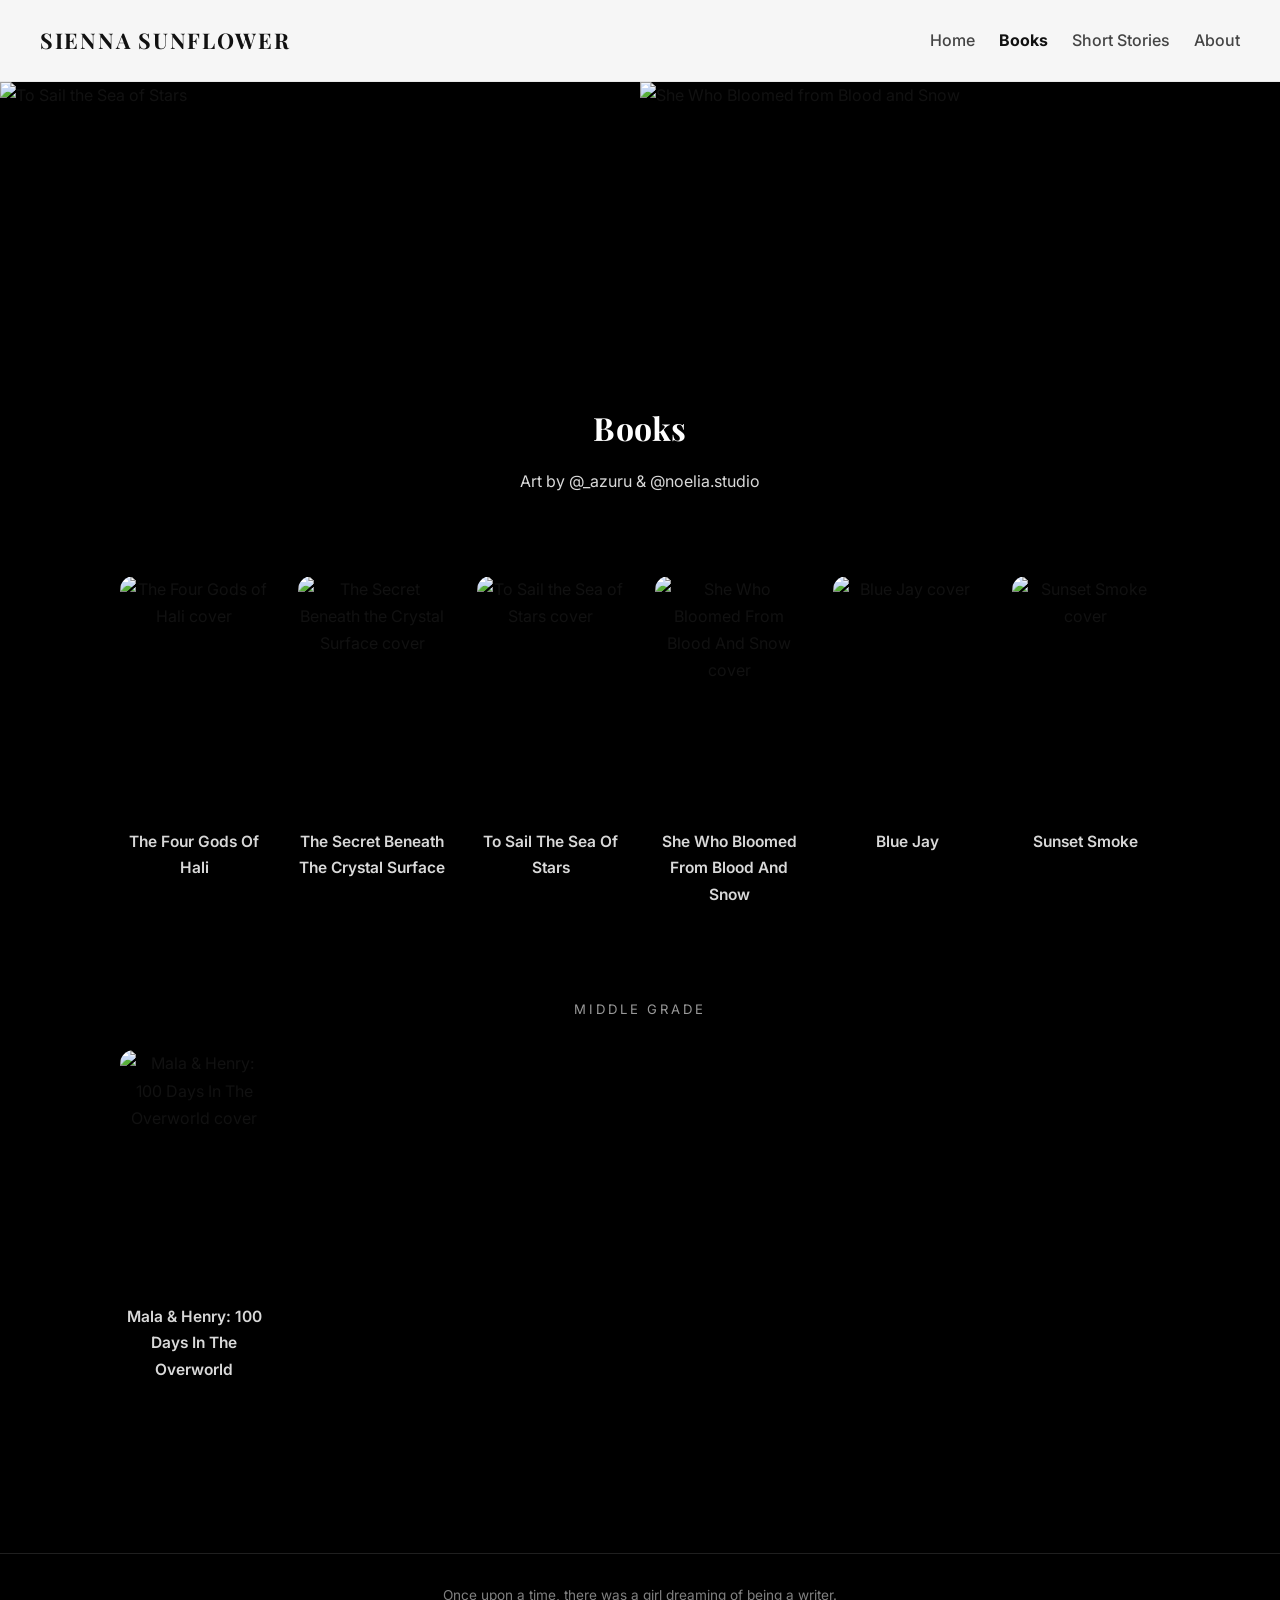
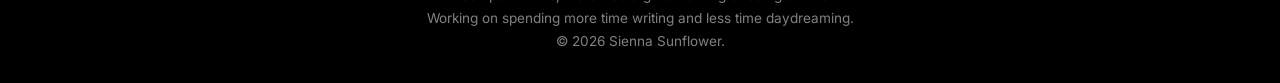
==== books.html @ d8f9e499 "Adjust hero image positioning for split books" ====
<!DOCTYPE html>
<html lang="en">
<head>
<meta charset="UTF-8" />
<meta name="viewport" content="width=device-width, initial-scale=1.0" />
<title>Books by Sienna Sunflower</title>
<meta name="description" content="Explore all seven fantasy and coming-of-age novels by Sienna Sunflower, available now on Amazon." />
<link rel="preconnect" href="https://fonts.googleapis.com">
<link href="https://fonts.googleapis.com/css2?family=Playfair+Display:ital,wght@0,500;0,700;1,600&family=Inter:wght@400;500;600;700&display=swap" rel="stylesheet">
<link rel="stylesheet" href="css/style.css" />
<link rel="icon" type="image/png" href="Images/The Four Gods of Hali element.png">
</head>
<body class="old-layout book-detail-dark">

<div class="home-outer">

  <!-- HEADER -->
  <div class="site-header">
    <a href="index.html" class="site-logo">Sienna Sunflower</a>
    <nav class="site-nav">
      <a href="index.html">Home</a>
      <a href="books.html" class="active">Books</a>
      <a href="stories.html">Short Stories</a>
      <a href="about.html">About</a>
    </nav>
  </div>

  <!-- HERO: IMAGE FADING INTO BLACK, TITLE OVERLAID -->
  <div class="book-bg-hero" style="min-height: 55vh;">
    <div class="book-bg-hero-split">
      <div class="book-bg-hero-half"><img src="Images/To Sail the Sea of Stars illustratio.png" alt="To Sail the Sea of Stars" style="object-position: center 10%;"></div>
      <div class="book-bg-hero-half"><img src="Images/She Who Bloomed from Blood and Snow illustration.png" alt="She Who Bloomed from Blood and Snow" style="object-position: center 40%;"></div>
    </div>
    <div class="book-bg-hero-content">
      <h1 class="book-detail-title">Books</h1>
      <div class="book-detail-meta">Art by @_azuru &amp; @noelia.studio</div>
    </div>
  </div>

  <!-- ALL BOOKS SECTION: sits on black, continues the hero's fade -->
  <div class="book-detail-body on-black">
  <div class="book-detail-body-inner wide">

  <div class="os-book-grid" style="margin-top: 0;">

    <div class="os-book-card" id="four-gods-of-hali">
      <a href="four-gods-of-hali.html">
        <div class="os-book-cover-wrap">
          <img src="Images/The Four Gods of Hali cover.png" alt="The Four Gods of Hali cover">
          <span class="os-book-view-label">View Book</span>
        </div>
        <div class="os-book-card-title">The Four Gods Of Hali</div>
      </a>
    </div>

    <div class="os-book-card" id="crystal-surface">
      <a href="crystal-surface.html">
        <div class="os-book-cover-wrap">
          <img src="Images/The Secret Beneath the Crystal Surface cover.png" alt="The Secret Beneath the Crystal Surface cover">
          <span class="os-book-view-label">View Book</span>
        </div>
        <div class="os-book-card-title">The Secret Beneath The Crystal Surface</div>
      </a>
    </div>

    <div class="os-book-card" id="sea-of-stars">
      <a href="sea-of-stars.html">
        <div class="os-book-cover-wrap">
          <img src="Images/To Sail the Sea of Stars cover.png" alt="To Sail the Sea of Stars cover">
          <span class="os-book-view-label">View Book</span>
        </div>
        <div class="os-book-card-title">To Sail The Sea Of Stars</div>
      </a>
    </div>

    <div class="os-book-card" id="bloomed-from-blood-and-snow">
      <a href="bloomed-from-blood-and-snow.html">
        <div class="os-book-cover-wrap">
          <img src="Images/She Who Bloomed from Blood and Snow cover.png" alt="She Who Bloomed From Blood And Snow cover">
          <span class="os-book-view-label">View Book</span>
        </div>
        <div class="os-book-card-title">She Who Bloomed From Blood And Snow</div>
      </a>
    </div>

    <div class="os-book-card" id="blue-jay">
      <a href="blue-jay.html">
        <div class="os-book-cover-wrap">
          <img src="Images/Blue Jay cover.png" alt="Blue Jay cover">
          <span class="os-book-view-label">View Book</span>
        </div>
        <div class="os-book-card-title">Blue Jay</div>
      </a>
    </div>

    <div class="os-book-card" id="sunset-smoke">
      <a href="sunset-smoke.html">
        <div class="os-book-cover-wrap">
          <img src="Images/Sunset Smoke cover.png" alt="Sunset Smoke cover">
          <span class="os-book-view-label">View Book</span>
        </div>
        <div class="os-book-card-title">Sunset Smoke</div>
      </a>
    </div>

  </div>

  <!-- MIDDLE GRADE SECTION -->
  <div class="os-kicker" style="margin-top: 40px;">Middle Grade</div>

  <div class="os-book-grid">

    <div class="os-book-card" id="mala-henry">
      <a href="mala-and-henry.html">
        <div class="os-book-cover-wrap">
          <img src="Images/MALA AND HENRY cover.png" alt="Mala & Henry: 100 Days In The Overworld cover">
          <span class="os-book-view-label">View Book</span>
        </div>
        <div class="os-book-card-title">Mala &amp; Henry: 100 Days In The Overworld</div>
      </a>
    </div>

  </div>

  </div>
  </div>

  <!-- FOOTER -->
  <div class="site-copy-footer on-black">
    Once upon a time, there was a girl dreaming of being a writer.<br>
    Working on spending more time writing and less time daydreaming.<br>
    © 2026 Sienna Sunflower.
  </div>

</div>

</body>
</html>
---- css/style.css ----
/* ============================================
   Sienna Sunflower — Author Site
   Design system: whimsical, elegant, minimal
   ============================================ */

:root {
  --ink: #111111;
  --plum: #000000;
  --plum-deep: #000000;
  --cream: #ffffff;
  --cream-soft: #f6f6f6;
  --gold: #4a4a4a;
  --gold-light: #9a9a9a;
  --rose: #6b6b6b;
  --mist: #6b6b6b;

  --font-display: "Playfair Display", Georgia, serif;
  --font-body: "Inter", "Segoe UI", sans-serif;

  --max-w: 1180px;
  --transition: 0.45s cubic-bezier(0.22, 1, 0.36, 1);
}

* { box-sizing: border-box; }
html { scroll-behavior: smooth; }

body {
  margin: 0;
  background: var(--cream);
  color: var(--ink);
  font-family: var(--font-body);
  font-size: 16px;
  line-height: 1.7;
  overflow-x: hidden;
}

h1, h2, h3, h4 {
  font-family: var(--font-display);
  font-weight: 700;
  color: var(--plum-deep);
  margin: 0 0 0.5em;
  letter-spacing: 0.01em;
}

a { color: inherit; text-decoration: none; }
img { max-width: 100%; display: block; }
.container { max-width: var(--max-w); margin: 0 auto; padding: 0 32px; }

/* -------- Reveal-on-scroll -------- */
.reveal {
  opacity: 0;
  transform: translateY(28px);
  transition: opacity 0.9s cubic-bezier(0.22, 1, 0.36, 1), transform 0.9s cubic-bezier(0.22, 1, 0.36, 1);
}
.reveal.is-visible { opacity: 1; transform: translateY(0); }
.reveal-delay-1 { transition-delay: 0.12s; }
.reveal-delay-2 { transition-delay: 0.24s; }
.reveal-delay-3 { transition-delay: 0.36s; }

/* -------- Navbar -------- */
.navbar {
  position: fixed;
  top: 0; left: 0; right: 0;
  z-index: 100;
  display: flex;
  align-items: center;
  justify-content: space-between;
  padding: 20px 40px;
  background: rgba(255, 255, 255, 0.0);
  transition: background 0.4s ease, box-shadow 0.4s ease, padding 0.4s ease;
}
.navbar.scrolled {
  background: rgba(255, 255, 255, 0.92);
  backdrop-filter: blur(10px);
  box-shadow: 0 6px 24px rgba(0, 0, 0, 0.08);
  padding: 12px 40px;
}
.nav-logo {
  font-family: var(--font-display);
  font-size: 1.4rem;
  font-weight: 700;
  color: var(--plum-deep);
  display: flex;
  align-items: center;
  gap: 8px;
}
.nav-logo .spark { color: var(--gold); }
.nav-links {
  display: flex;
  gap: 36px;
  list-style: none;
  margin: 0; padding: 0;
}
.nav-links a {
  font-size: 0.95rem;
  font-weight: 600;
  letter-spacing: 0.03em;
  text-transform: uppercase;
  position: relative;
  padding-bottom: 4px;
}
.nav-links a::after {
  content: "";
  position: absolute;
  left: 0; bottom: 0;
  width: 0%; height: 2px;
  background: var(--gold);
  transition: width var(--transition);
}
.nav-links a:hover::after, .nav-links a.active::after { width: 100%; }
.nav-toggle { display: none; }

@media (max-width: 780px) {
  .nav-links {
    position: fixed;
    top: 0; right: -100%;
    width: 70%; height: 100vh;
    background: var(--plum-deep);
    flex-direction: column;
    align-items: flex-start;
    padding: 100px 40px;
    gap: 28px;
    transition: right var(--transition);
  }
  .nav-links.open { right: 0; }
  .nav-links a { color: var(--cream); }
  .nav-toggle {
    display: block;
    width: 30px; height: 22px;
    position: relative;
    cursor: pointer;
    z-index: 200;
    background: none; border: none;
  }
  .nav-toggle span {
    display: block;
    position: absolute; left: 0;
    width: 100%; height: 2px;
    background: var(--plum-deep);
    transition: var(--transition);
  }
  .nav-toggle span:nth-child(1) { top: 0; }
  .nav-toggle span:nth-child(2) { top: 10px; }
  .nav-toggle span:nth-child(3) { top: 20px; }
  .nav-toggle.open span:nth-child(1) { transform: translateY(10px) rotate(45deg); }
  .nav-toggle.open span:nth-child(2) { opacity: 0; }
  .nav-toggle.open span:nth-child(3) { transform: translateY(-10px) rotate(-45deg); }
}

/* -------- Hero -------- */
.hero {
  min-height: 100vh;
  position: relative;
  display: flex;
  align-items: center;
  justify-content: center;
  text-align: center;
  background: linear-gradient(160deg, var(--plum) 0%, var(--plum-deep) 100%);
  color: var(--cream);
  overflow: hidden;
}
.hero .container { position: relative; z-index: 3; }
.hero-eyebrow {
  font-family: var(--font-body);
  letter-spacing: 0.25em;
  text-transform: uppercase;
  font-size: 0.8rem;
  color: var(--gold-light);
  margin-bottom: 18px;
}
.hero h1 {
  font-size: clamp(2.6rem, 6vw, 5rem);
  color: var(--cream);
  margin-bottom: 20px;
}
.hero h1 .accent { color: var(--gold-light); font-style: italic; }
.hero p.lead {
  max-width: 640px;
  margin: 0 auto 36px;
  font-size: 1.15rem;
  color: #d9d9d9;
}
.hero-ctas { display: flex; gap: 20px; justify-content: center; flex-wrap: wrap; }

.sparkle-field {
  position: absolute; inset: 0; z-index: 1;
  pointer-events: none;
}
.sparkle {
  position: absolute;
  border-radius: 50%;
  background: var(--gold-light);
  opacity: 0.7;
  animation: floaty var(--dur, 8s) ease-in-out infinite;
  animation-delay: var(--delay, 0s);
}
@keyframes floaty {
  0%, 100% { transform: translateY(0) translateX(0); opacity: 0.25; }
  50% { transform: translateY(-40px) translateX(10px); opacity: 0.85; }
}
.hero-glow {
  position: absolute;
  width: 700px; height: 700px;
  border-radius: 50%;
  background: radial-gradient(circle, rgba(120,120,120,0.25), transparent 70%);
  top: -200px; right: -200px;
  z-index: 2;
  animation: pulse 7s ease-in-out infinite;
}
@keyframes pulse {
  0%, 100% { transform: scale(1); opacity: 0.7; }
  50% { transform: scale(1.15); opacity: 1; }
}
.scroll-cue {
  position: absolute;
  bottom: 34px; left: 50%;
  transform: translateX(-50%);
  z-index: 3;
  color: var(--gold-light);
  font-size: 0.75rem;
  letter-spacing: 0.2em;
  text-transform: uppercase;
  display: flex; flex-direction: column; align-items: center; gap: 8px;
}
.scroll-cue .line { width: 1px; height: 34px; background: var(--gold-light); animation: scrollline 2s ease-in-out infinite; }
@keyframes scrollline { 0% { transform: scaleY(0); transform-origin: top; } 50% { transform: scaleY(1); transform-origin: top; } 51% { transform-origin: bottom; } 100% { transform: scaleY(0); transform-origin: bottom; } }

/* -------- Buttons -------- */
.btn {
  display: inline-flex;
  align-items: center;
  gap: 8px;
  padding: 14px 32px;
  border-radius: 999px;
  font-family: var(--font-body);
  font-weight: 700;
  font-size: 0.95rem;
  letter-spacing: 0.02em;
  border: 1px solid transparent;
  cursor: pointer;
  transition: transform var(--transition), box-shadow var(--transition), background var(--transition), color var(--transition);
}
.btn-gold {
  background: var(--gold);
  color: var(--plum-deep);
}
.btn-gold:hover { transform: translateY(-3px); box-shadow: 0 12px 30px rgba(120,120,120,0.4); }
.btn-outline {
  background: transparent;
  border-color: rgba(255,255,255,0.5);
  color: var(--cream);
}
.btn-outline:hover { background: rgba(255,255,255,0.12); transform: translateY(-3px); }
.btn-plum {
  background: var(--plum-deep);
  color: var(--cream);
}
.btn-plum:hover { transform: translateY(-3px); box-shadow: 0 12px 30px rgba(0,0,0,0.3); }

/* -------- Sections -------- */
section { padding: 110px 0; position: relative; }
.section-head { text-align: center; max-width: 640px; margin: 0 auto 64px; }
.section-eyebrow {
  font-size: 0.8rem;
  letter-spacing: 0.25em;
  text-transform: uppercase;
  color: var(--gold);
  font-weight: 700;
  margin-bottom: 12px;
}
.section-head h2 { font-size: clamp(2rem, 4vw, 2.8rem); }
.section-head p { color: #444444; font-size: 1.05rem; }

/* -------- About teaser / split -------- */
.split {
  display: grid;
  grid-template-columns: 1fr 1fr;
  gap: 70px;
  align-items: center;
}
@media (max-width: 860px) { .split { grid-template-columns: 1fr; gap: 40px; } }
.split-media { position: relative; }
.split-media img {
  border-radius: 22px;
  box-shadow: 0 30px 60px -20px rgba(0,0,0,0.35);
}
.split-media::before {
  content: "";
  position: absolute;
  top: -22px; left: -22px;
  width: 100%; height: 100%;
  border: 2px solid var(--gold-light);
  border-radius: 22px;
  z-index: -1;
}
.split-text h2 { font-size: clamp(1.8rem, 3.4vw, 2.4rem); }
.split-text p { color: #333333; margin-bottom: 1.2em; }
.signature {
  font-family: var(--font-display);
  font-style: italic;
  font-size: 1.6rem;
  color: var(--plum);
  margin-top: 24px;
}

/* -------- Book grid -------- */
.book-grid {
  display: grid;
  grid-template-columns: repeat(auto-fill, minmax(260px, 1fr));
  gap: 44px;
  align-items: start;
}
.book-card {
  background: #fff;
  border-radius: 20px;
  overflow: hidden;
  box-shadow: 0 20px 40px -18px rgba(0,0,0,0.18);
  transition: transform var(--transition), box-shadow var(--transition);
  display: flex;
  flex-direction: column;
}
.book-card:hover {
  transform: translateY(-10px);
  box-shadow: 0 34px 60px -18px rgba(0,0,0,0.3);
}
.book-cover-wrap {
  position: relative;
  overflow: hidden;
  aspect-ratio: 2 / 3;
  background: var(--cream-soft);
  display: block;
  cursor: pointer;
}
.book-cover-wrap img {
  width: 100%; height: 100%; object-fit: contain;
  transition: transform 0.7s ease;
}
.book-card:hover .book-cover-wrap img { transform: scale(1.06); }
.book-genre-tag {
  position: absolute;
  top: 14px; left: 14px;
  background: rgba(0,0,0,0.75);
  color: var(--gold-light);
  font-size: 0.7rem;
  letter-spacing: 0.08em;
  text-transform: uppercase;
  padding: 6px 12px;
  border-radius: 999px;
}
.book-body { padding: 22px 24px 26px; display: flex; flex-direction: column; flex: 1; }
.book-body h3 { font-size: 1.25rem; margin-bottom: 6px; }
.book-meta { font-size: 0.8rem; color: var(--mist); margin-bottom: 12px; letter-spacing: 0.03em; }
.book-blurb {
  font-size: 0.92rem;
  color: #444444;
  flex: 1;
  margin-bottom: 18px;
  display: -webkit-box;
  -webkit-line-clamp: 4;
  -webkit-box-orient: vertical;
  overflow: hidden;
}
.book-blurb.expanded { -webkit-line-clamp: unset; overflow: visible; }
.book-actions { display: flex; align-items: center; justify-content: space-between; gap: 10px; }
.read-more-btn {
  background: none; border: none; cursor: pointer;
  color: var(--plum); font-weight: 700; font-size: 0.85rem;
  text-decoration: underline; padding: 0; font-family: var(--font-body);
}
.amazon-link {
  font-size: 0.85rem; font-weight: 700; color: var(--plum-deep);
  border-bottom: 2px solid var(--gold);
  padding-bottom: 2px;
  transition: color var(--transition), border-color var(--transition);
  white-space: nowrap;
}
.amazon-link:hover { color: var(--gold); }

/* -------- Featured strip (home) -------- */
.featured-strip {
  display: flex;
  gap: 30px;
  overflow-x: auto;
  padding-bottom: 12px;
  scroll-snap-type: x mandatory;
}
.featured-strip::-webkit-scrollbar { height: 6px; }
.featured-strip::-webkit-scrollbar-thumb { background: var(--gold-light); border-radius: 4px; }
.featured-card {
  width: 220px;
  min-width: 220px;
  scroll-snap-align: start;
  flex-shrink: 0;
  text-align: center;
}
.featured-card .book-cover-wrap { width: 100%; border-radius: 14px; margin-bottom: 14px; box-shadow: 0 18px 34px -14px rgba(0,0,0,0.3); }
.featured-card h4 { font-size: 1rem; margin-bottom: 2px; }
.featured-card span { font-size: 0.78rem; color: var(--mist); }

/* -------- CTA band -------- */
.cta-band {
  background: linear-gradient(135deg, var(--plum) 0%, var(--plum-deep) 100%);
  color: var(--cream);
  text-align: center;
  border-radius: 28px;
  margin: 0 32px;
  padding: 80px 40px;
  position: relative;
  overflow: hidden;
}
.cta-band h2 { color: var(--cream); }
.cta-band p { color: #cccccc; max-width: 500px; margin: 0 auto 30px; }

/* -------- Reading page -------- */
.read-page {
  background: var(--cream-soft);
  padding-top: 150px;
}
.chapter-box {
  background: #fff;
  border-radius: 24px;
  padding: 70px 8vw;
  box-shadow: 0 30px 60px -24px rgba(0,0,0,0.2);
  max-width: 820px;
  margin: 0 auto 60px;
}
.chapter-box .kicker { text-align: center; color: var(--gold); letter-spacing: 0.2em; font-size: 0.8rem; text-transform: uppercase; margin-bottom: 8px; }
.chapter-box h1 { text-align: center; font-size: clamp(1.8rem, 4vw, 2.6rem); }
.chapter-box .byline { text-align: center; color: var(--mist); margin-bottom: 40px; font-style: italic; }
.chapter-box p { margin: 0 0 1.3em; color: #222222; font-size: 1.05rem; }
.story-text p:first-child::first-letter {
  font-family: var(--font-display);
  font-size: 3.6rem;
  float: left;
  line-height: 0.8;
  padding-right: 10px;
  color: var(--plum);
}
.divider-orn {
  text-align: center;
  color: var(--gold);
  margin: 30px 0;
  font-size: 1.2rem;
  letter-spacing: 0.4em;
}

/* -------- Footer -------- */
footer {
  background: var(--plum-deep);
  color: #cccccc;
  padding: 70px 0 30px;
}
.footer-grid {
  display: flex; flex-wrap: wrap; justify-content: space-between; gap: 40px;
  margin-bottom: 46px;
}
.footer-brand h3 { color: var(--cream); font-size: 1.5rem; }
.footer-brand p { max-width: 320px; color: #aaaaaa; }
.footer-links h4 { color: var(--gold-light); font-size: 0.9rem; text-transform: uppercase; letter-spacing: 0.1em; margin-bottom: 16px; }
.footer-links ul { list-style: none; padding: 0; margin: 0; display: flex; flex-direction: column; gap: 10px; }
.footer-links a:hover { color: var(--gold-light); }
.footer-bottom {
  border-top: 1px solid rgba(255,255,255,0.08);
  padding-top: 24px;
  text-align: center;
  font-size: 0.82rem;
  color: #888888;
}

/* -------- About page hero -------- */
.page-hero {
  padding: 190px 0 90px;
  text-align: center;
  background: var(--cream-soft);
}
.page-hero .section-eyebrow { justify-content: center; display: flex; }
.page-hero h1 { font-size: clamp(2.2rem, 5vw, 3.6rem); }

/* -------- Values / cards -------- */
.value-row {
  display: grid;
  grid-template-columns: repeat(3, 1fr);
  gap: 30px;
  margin-top: 50px;
}
@media (max-width: 780px) { .value-row { grid-template-columns: 1fr; } }
.value-card {
  background: #fff;
  border-radius: 18px;
  padding: 34px 28px;
  box-shadow: 0 18px 40px -20px rgba(0,0,0,0.18);
  transition: transform var(--transition);
}
.value-card:hover { box-shadow: 0 22px 46px -20px rgba(0,0,0,0.24); }
.value-card .icon { font-size: 1.8rem; margin-bottom: 14px; display: block; }
.value-card h4 { margin-bottom: 8px; font-size: 1.1rem; }
.value-card p { color: #444444; font-size: 0.92rem; margin: 0; }

.bg-soft { background: var(--cream-soft); }

/* -------- Homepage: hero banner -------- */
.hero-banner { display: block; margin-top: 84px; position: relative; overflow: hidden; height: 68vh; min-height: 460px; max-height: 700px; }
.hero-banner img { width: 100%; height: 100%; display: block; object-fit: cover; object-position: center; }
.hero-banner-overlay {
  position: absolute;
  inset: 0;
  display: flex;
  flex-direction: column;
  align-items: center;
  justify-content: center;
  text-align: center;
  padding: 20px;
  background: linear-gradient(to bottom, rgba(0,0,0,0.15), rgba(0,0,0,0.45));
}
.hero-banner-overlay .hero-banner-eyebrow {
  font-size: 0.8rem;
  letter-spacing: 0.25em;
  text-transform: uppercase;
  color: #ffffff;
  margin-bottom: 14px;
  opacity: 0.9;
}
.hero-banner-overlay h1 {
  color: #ffffff;
  font-size: clamp(2rem, 5vw, 3.4rem);
  margin: 0;
  text-shadow: 0 4px 24px rgba(0,0,0,0.4);
}
.hero-banner-overlay p {
  color: #f0f0f0;
  max-width: 560px;
  margin: 16px 0 0;
  font-size: 1.05rem;
  text-shadow: 0 2px 12px rgba(0,0,0,0.35);
}

/* -------- Homepage: page sections wrapper -------- */
.home-section { padding: 100px 0; }
.home-section.bg-soft { background: var(--cream-soft); }

/* -------- Homepage: section kicker/title -------- */
.section-kicker {
  text-align: center;
  font-size: 0.78rem;
  letter-spacing: 0.22em;
  text-transform: uppercase;
  color: var(--mist);
}
.section-title {
  text-align: center;
  font-size: 2.2rem;
  margin: 12px 0 8px;
  font-family: var(--font-display);
  color: var(--plum-deep);
}
.section-subtitle {
  text-align: center;
  color: var(--mist);
  max-width: 640px;
  margin: 0 auto 56px;
  line-height: 1.8;
}

/* -------- Homepage: featured spotlight card -------- */
.featured {
  display: grid;
  grid-template-columns: 320px 1fr;
  gap: 60px;
  align-items: center;
  max-width: 1080px;
  margin: 0 auto;
  padding: 0 40px;
}
.featured img {
  width: 100%;
  border-radius: 14px;
  box-shadow: 0 12px 28px -8px rgba(0,0,0,0.12);
}
.featured-text h2 {
  font-size: 1.9rem;
  margin-bottom: 12px;
  font-family: var(--font-display);
}
.featured-text p { line-height: 1.8; color: #444444; }
.featured-label {
  font-size: 0.75rem;
  letter-spacing: 0.25em;
  text-transform: uppercase;
  color: var(--mist);
  margin-bottom: 10px;
}
@media (max-width: 800px) {
  .featured { grid-template-columns: 1fr; text-align: center; padding: 0 30px; }
}

/* -------- Homepage: full cover reveal -------- */
.full-cover-section { max-width: 1080px; margin: 0 auto; padding: 0 40px; text-align: center; }
.full-cover-wrapper img {
  width: 100%;
  max-width: 820px;
  display: block;
  margin: 0 auto;
  box-shadow: 0 16px 40px -12px rgba(0,0,0,0.15);
  border-radius: 10px;
}

/* -------- Homepage: explore grid -------- */
.explore-section { max-width: 1080px; margin: 0 auto; padding: 0 40px; }
.explore-grid {
  display: grid;
  grid-template-columns: repeat(auto-fit, minmax(240px, 1fr));
  gap: 30px;
}
.explore-card {
  background: #ffffff;
  border: 1px solid rgba(0,0,0,0.08);
  border-radius: 14px;
  padding: 32px 26px;
  text-align: center;
  transition: transform 0.25s ease, box-shadow 0.25s ease;
}
.explore-card:hover { box-shadow: 0 14px 30px -8px rgba(0,0,0,0.16); }
.explore-card h3 { margin-bottom: 10px; font-family: var(--font-display); }
.explore-card p { font-size: 0.95rem; color: #555555; }

/* -------- Homepage: pill buttons -------- */
.pill-btn {
  display: inline-block;
  padding: 12px 24px;
  border-radius: 999px;
  font-weight: 600;
  text-decoration: none;
  margin-top: 18px;
  margin-right: 10px;
  font-family: var(--font-body);
  transition: background 0.2s ease, transform 0.2s ease;
}
.pill-btn.primary { background: var(--plum-deep); color: var(--cream); }
.pill-btn.primary:hover { background: var(--ink); transform: translateY(-2px); }
.pill-btn.secondary { background: transparent; color: var(--ink); border: 1px solid rgba(0,0,0,0.18); }
.pill-btn.secondary:hover { background: var(--cream-soft); transform: translateY(-2px); }

/* ============================================
   Old-Site Layout — minimalist black & white
   Scoped under .home-outer to avoid collisions
   ============================================ */
body.old-layout { margin: 0; background: #fff; }
body.old-layout.book-detail-dark { background: #000; }
body.old-layout.book-detail-dark .home-outer {
  background: #000;
  margin-bottom: 0;
  padding-bottom: 0;
}

.home-outer {
  max-width: none;
  margin: 0 auto 60px;
  background: #fff;
  overflow: hidden;
  padding-bottom: 90px;
}

/* -------- Simple header -------- */
.home-outer .site-header {
  display: flex;
  justify-content: space-between;
  align-items: center;
  padding: 22px 40px;
  background: #f6f6f6;
  border-bottom: 1px solid rgba(0,0,0,0.06);
}
.home-outer .site-logo {
  display: flex;
  align-items: center;
  gap: 10px;
  font-size: 1.35rem;
  font-weight: 700;
  letter-spacing: 0.08em;
  text-transform: uppercase;
  text-decoration: none;
  color: #111;
  font-family: var(--font-display);
}
.home-outer .site-nav { display: flex; gap: 24px; }
.home-outer .site-nav a { text-decoration: none; color: #444; font-weight: 500; font-family: var(--font-body); }
.home-outer .site-nav a.active { color: #111; font-weight: 700; }

/* -------- Static hero image -------- */
.home-outer .home-hero-image { display: block; text-align: center; background: #ffffff; padding: 0; }
.home-outer .hero-image-wrap { position: relative; display: inline-block; max-width: 720px; width: 100%; }
.home-outer .hero-sparkle {
  position: absolute;
  color: #999;
  font-size: 1.1rem;
  opacity: 0;
  animation: hero-sparkle-twinkle 3s ease-in-out infinite;
  pointer-events: none;
  z-index: 2;
}
@keyframes hero-sparkle-twinkle {
  0%, 100% { opacity: 0.4; transform: scale(0.7); }
  50% { opacity: 1; transform: scale(1.2); }
}
.home-outer .home-hero-image img {
  width: 100%;
  height: auto;
  display: block;
  animation: hero-bob 4s ease-in-out infinite;
}
@keyframes hero-bob {
  0%, 100% { transform: translateY(0); }
  50% { transform: translateY(-16px); }
}

/* -------- Slideshow -------- */
.home-outer .slideshow { position: relative; overflow: hidden; }
.home-outer .slides-track { display: flex; transition: transform 1s ease-in-out; }
.home-outer .slide { min-width: 100%; position: relative; height: 480px; overflow: hidden; }
.home-outer .slide img { width: 100%; height: 100%; display: block; object-fit: cover; object-position: center; }
.home-outer .slideshow::after {
  content: "";
  position: absolute;
  inset: 0;
  background: linear-gradient(to bottom, rgba(0,0,0,0.35), rgba(0,0,0,0.05), rgba(0,0,0,0.45));
  pointer-events: none;
}
.home-outer .slide-overlay {
  position: absolute;
  bottom: 50px; left: 50px;
  z-index: 2;
  background: rgba(0,0,0,0.25);
  backdrop-filter: blur(6px);
  padding: 16px 20px;
  border-radius: 12px;
  color: white;
  max-width: 420px;
}
.home-outer .slide-title { font-size: 1.6rem; font-weight: 700; margin-bottom: 10px; font-family: var(--font-display); }
.home-outer .slide-button {
  display: inline-block;
  padding: 10px 16px;
  background: rgba(255,255,255,0.92);
  border-radius: 999px;
  text-decoration: none;
  color: #111;
  font-weight: 600;
}
.home-outer .dots {
  position: absolute;
  bottom: 18px; width: 100%;
  display: flex; justify-content: center; gap: 8px;
  z-index: 5;
}
.home-outer .dot { width: 9px; height: 9px; border-radius: 50%; background: rgba(255,255,255,0.5); cursor: pointer; }
.home-outer .dot.active { background: white; }

/* -------- Text sections (old-site style) -------- */
.home-outer .os-kicker {
  text-align: center;
  font-size: 0.82rem;
  letter-spacing: 0.22em;
  text-transform: uppercase;
  color: #888;
  margin-top: 60px;
}
.home-outer .os-title { text-align: center; font-size: 2.2rem; margin: 10px 0; font-family: var(--font-display); }
.home-outer .os-subtitle { text-align: center; color: #555; max-width: 800px; margin: 0 auto 40px; line-height: 1.8; }

/* -------- Featured (old-site) -------- */
.home-outer .os-featured {
  display: flex;
  gap: 50px;
  padding: 50px 45px;
  align-items: center;
  max-width: 1050px;
  margin: 0 auto;
  background: #fafafa;
  border-radius: 18px;
  border: 1px solid #eee;
}
.home-outer .os-featured img { width: 280px; border-radius: 14px; box-shadow: 0 10px 24px rgba(0,0,0,0.10); }
.home-outer .os-featured-text h2 { font-size: 2rem; margin-bottom: 10px; font-family: var(--font-display); }
.home-outer .os-featured-text p { line-height: 1.8; color: #444; }
.home-outer .os-featured-label { font-size: 0.75rem; letter-spacing: 0.2em; text-transform: uppercase; color: #888; margin-bottom: 6px; }

/* -------- Buttons (old-site) -------- */
.home-outer .os-btn { display: inline-block; padding: 12px 22px; border-radius: 999px; font-weight: 600; text-decoration: none; margin-top: 15px; margin-right: 10px; font-family: var(--font-body); transition: opacity 0.2s ease; }
.home-outer .os-btn.primary { background: #111; color: #fff; }
.home-outer .os-btn.secondary { background: #eee; color: #111; }
.home-outer .os-btn:hover { opacity: 0.8; }
.home-outer .os-btn.disabled { background: none; color: #bbb; border: 1px solid #eee; cursor: default; pointer-events: none; }
.home-outer .os-btn.disabled:hover { opacity: 1; }

/* -------- Simple book grid (old-site) -------- */
.home-outer .os-book-grid {
  display: grid;
  grid-template-columns: repeat(6, 1fr);
  gap: 30px;
  max-width: 1600px;
  padding: 0 40px;
  margin: 30px auto 90px;
}
.home-outer .os-book-card { text-align: center; }
.home-outer .os-book-cover-wrap { position: relative; border-radius: 14px; overflow: hidden; box-shadow: 0 10px 26px rgba(0,0,0,0.10); transition: box-shadow 0.3s ease; }
.home-outer .os-book-card:hover .os-book-cover-wrap { box-shadow: 0 20px 40px rgba(0,0,0,0.18); }
.home-outer .os-book-card img { width: 100%; aspect-ratio: 5 / 8; object-fit: cover; display: block; transition: transform 0.45s ease; }
.home-outer .os-book-cover-wrap::after {
  content: "";
  position: absolute; inset: 0;
  background: linear-gradient(to top, rgba(0,0,0,0.55), rgba(0,0,0,0) 58%);
  opacity: 0;
  transition: opacity 0.3s ease;
}
.home-outer .os-book-card:hover .os-book-cover-wrap::after { opacity: 1; }
.home-outer .os-book-view-label {
  position: absolute; bottom: 16px; left: 50%;
  transform: translateX(-50%) translateY(8px);
  color: #fff; font-size: 0.76rem; letter-spacing: 0.18em; text-transform: uppercase;
  opacity: 0; transition: opacity 0.3s ease, transform 0.3s ease;
  pointer-events: none;
}
.home-outer .os-book-card:hover .os-book-view-label { opacity: 1; transform: translateX(-50%) translateY(0); }
.home-outer .os-book-card-title { margin-top: 16px; font-weight: 600; font-family: var(--font-body); font-size: 0.97rem; transition: color 0.2s ease; }
.home-outer .os-book-card:hover .os-book-card-title { color: #000; }

/* -------- Footer credit (old-site) -------- */
.home-outer .os-site-footer { text-align: center; padding: 40px 20px 60px; font-size: 0.9rem; color: #777; letter-spacing: 0.02em; }

/* -------- Book detail page v6: full-page background image hero -------- */
.home-outer .book-bg-hero {
  position: relative;
  min-height: 88vh;
  display: flex;
  align-items: flex-end;
  overflow: hidden;
}
.home-outer .book-bg-hero img {
  position: absolute;
  inset: 0;
  width: 100%;
  height: 100%;
  object-fit: cover;
  object-position: center;
  z-index: 0;
}
.home-outer .book-bg-hero-split {
  position: absolute;
  inset: 0;
  display: flex;
  z-index: 0;
}
.home-outer .book-bg-hero-split .book-bg-hero-half {
  position: relative;
  flex: 1 1 50%;
  overflow: hidden;
}
.home-outer .book-bg-hero-split .book-bg-hero-half img {
  position: absolute;
  inset: 0;
  width: 100%;
  height: 100%;
  object-fit: cover;
  z-index: 0;
}
.home-outer .book-bg-hero::after {
  content: "";
  position: absolute;
  inset: 0;
  background: linear-gradient(to top, rgba(0,0,0,1) 0%, rgba(0,0,0,0.5) 30%, rgba(0,0,0,0.1) 65%, rgba(0,0,0,0) 85%);
  z-index: 1;
}
.home-outer .book-bg-hero-content {
  position: relative;
  z-index: 2;
  max-width: 760px;
  margin: 0 auto;
  padding: 40px 40px 60px;
  text-align: center;
}
.home-outer .book-bg-hero-content .book-detail-title {
  color: #fff;
  text-shadow: 0 4px 24px rgba(0,0,0,0.4);
  margin: 0 0 12px;
}
.home-outer .book-bg-hero-content .book-detail-meta {
  color: rgba(255,255,255,0.85);
  margin-bottom: 22px;
}
.home-outer .book-bg-hero-content .book-detail-actions { text-align: center; padding: 0; }
/* -------- Book detail page: description block on black -------- */
.home-outer .book-detail-body.on-black {
  background: #000;
  max-width: 100%;
  padding-top: 0;
  margin-top: -1px;
}
.home-outer .book-detail-body.on-black .book-detail-body-inner {
  max-width: 760px;
  margin: 0 auto;
  padding: 0 40px 70px;
}
.home-outer .book-detail-body.on-black .book-detail-body-inner.wide { max-width: 1600px; }
.home-outer .book-detail-body.on-black p { color: rgba(255,255,255,0.88); }
.home-outer .book-detail-body.on-black .book-back-link { color: rgba(255,255,255,0.6); }
.home-outer .book-detail-body.on-black .book-back-link:hover { color: #fff; }
.home-outer .book-detail-body.on-black .os-book-card-title { color: rgba(255,255,255,0.85); }
.home-outer .book-detail-body.on-black .os-book-card:hover .os-book-card-title { color: #fff; }
.home-outer .book-detail-body.on-black .os-kicker { color: rgba(255,255,255,0.6); }


/* -------- Book detail page: description block -------- */
.home-outer .book-detail-body { max-width: 760px; margin: 0 auto; padding: 70px 40px 10px; text-align: center; }
.home-outer .book-detail-body .book-detail-title {
  font-size: clamp(1.8rem, 4.5vw, 3rem);
  margin: 0 0 16px;
  font-family: var(--font-display);
  color: #111;
}
.home-outer .book-detail-body .book-detail-meta {
  font-size: 0.8rem;
  letter-spacing: 0.2em;
  text-transform: uppercase;
  color: #888;
  margin-bottom: 14px;
}
.home-outer .book-detail-body p { line-height: 1.85; color: #444; text-align: left; margin: 0 0 1.2em; }
.home-outer .book-detail-actions { text-align: center; padding: 10px 20px 20px; }
.home-outer .book-back-link {
  display: block;
  text-align: center;
  margin: 10px auto 20px;
  font-size: 0.9rem;
  color: #777;
  transition: color 0.2s ease;
}
.home-outer .book-back-link:hover { color: #111; }
/* -------- Book detail page: full cover reveal -------- */
/* -------- Short stories filter bar -------- */
.home-outer .story-filter-bar {
  display: flex;
  flex-wrap: wrap;
  align-items: center;
  gap: 20px;
  padding: 0 40px;
  max-width: 1100px;
  margin: 40px auto 0;
}
.home-outer .story-filter-group {
  display: flex;
  flex-direction: column;
  gap: 6px;
}
.home-outer .story-filter-group label {
  font-size: 0.72rem;
  text-transform: uppercase;
  letter-spacing: 0.05em;
  color: #999;
}
.home-outer .story-filter-group select {
  font-family: var(--font-body);
  font-size: 0.9rem;
  padding: 8px 14px;
  border-radius: 999px;
  border: 1px solid rgba(0,0,0,0.18);
  background: #fff;
  color: #111;
  cursor: pointer;
}
.home-outer .story-filter-reset {
  align-self: flex-end;
  font-family: var(--font-body);
  font-size: 0.85rem;
  padding: 8px 16px;
  border-radius: 999px;
  border: 1px solid rgba(0,0,0,0.18);
  background: transparent;
  color: #111;
  cursor: pointer;
  transition: background 0.2s ease, color 0.2s ease;
}
.home-outer .story-filter-reset:hover { background: #111; color: #fff; }
.home-outer .story-filter-empty {
  text-align: center;
  color: #999;
  font-size: 0.95rem;
  padding: 30px 20px 0;
}
.home-outer .story-card.story-hidden { display: none; }

/* -------- Home page quote grid (old-site) -------- */
.home-outer .quote-grid {
  display: grid;
  grid-template-columns: repeat(auto-fit, minmax(280px, 1fr));
  gap: 26px;
  padding: 0 40px;
  max-width: 1100px;
  margin: 40px auto 90px;
}
.home-outer .quote-card {
  background: #fafafa;
  border: 1px solid rgba(0,0,0,0.07);
  border-radius: 14px;
  padding: 30px;
  display: flex;
  flex-direction: column;
  justify-content: space-between;
  min-height: 190px;
  transition: transform 0.2s ease, box-shadow 0.2s ease;
}
.home-outer .quote-card:hover { box-shadow: 0 18px 36px -12px rgba(0,0,0,0.16); }
.home-outer .quote-number {
  font-family: var(--font-body);
  font-size: 0.72rem;
  font-weight: 700;
  color: #bbb;
  letter-spacing: 0.05em;
  margin-bottom: 8px;
}
.home-outer .quote-text {
  font-family: var(--font-display);
  font-style: italic;
  font-size: 1.05rem;
  line-height: 1.7;
  color: #222;
  margin-bottom: 18px;
}
.home-outer .quote-source {
  font-size: 0.78rem;
  letter-spacing: 0.05em;
  text-transform: uppercase;
  color: #888;
  text-decoration: none;
  font-weight: 600;
  align-self: flex-start;
  transition: color 0.2s ease;
}
.home-outer .quote-source::before { content: "— "; }
.home-outer .quote-source:hover { color: #111; }

/* -------- Short stories grid (old-site) -------- */
.home-outer .story-grid {
  display: grid;
  grid-template-columns: repeat(auto-fit, minmax(280px, 1fr));
  gap: 26px;
  padding: 0 40px;
  max-width: 1100px;
  margin: 50px auto 70px;
}
.home-outer .story-card {
  background: #ffffff;
  border: 1px solid rgba(0,0,0,0.07);
  border-radius: 14px;
  padding: 30px;
  display: flex;
  flex-direction: column;
  justify-content: space-between;
  min-height: 210px;
}
.home-outer .story-card.coming-soon { opacity: 0.6; }
.home-outer .story-title {
  font-size: 1.15rem;
  font-weight: 700;
  margin-bottom: 10px;
  line-height: 1.4;
  font-family: var(--font-display);
  color: #111;
}
.home-outer .story-meta {
  font-size: 0.75rem;
  color: #999;
  margin-bottom: 14px;
  letter-spacing: 0.03em;
  text-transform: uppercase;
}
.home-outer .story-desc { font-size: 0.93rem; color: #555; line-height: 1.65; margin-bottom: 22px; }
.home-outer .story-button {
  display: inline-block;
  padding: 9px 18px;
  background: transparent;
  color: #111;
  border: 1px solid rgba(0,0,0,0.18);
  border-radius: 999px;
  text-decoration: none;
  font-size: 0.85rem;
  font-weight: 600;
  align-self: flex-start;
  transition: background 0.2s ease;
}
.home-outer .story-button:hover { background: #111; color: #fff; border-color: #111; }
.home-outer .story-button.disabled { background: none; color: #bbb; border-color: #eee; cursor: default; pointer-events: none; }

/* -------- Story reader page (old-site) -------- */
.story-progress-bar {
  position: fixed;
  top: 0;
  left: 0;
  height: 3px;
  width: 0%;
  background: #111;
  z-index: 999;
  transition: width 0.05s linear;
}
.story-reader-page { background: #ffffff; padding: 110px 20px 40px; }
.story-reader-box {
  background: #ffffff;
  padding: 0;
  max-width: 660px;
  margin: 0 auto;
}
.story-reader-box .kicker {
  text-align: center;
  color: #999;
  letter-spacing: 0.18em;
  font-size: 0.75rem;
  text-transform: uppercase;
  margin-bottom: 14px;
}
.story-reader-box h1 {
  text-align: center;
  font-size: clamp(1.6rem, 3.6vw, 2.2rem);
  font-family: var(--font-display);
  line-height: 1.3;
  margin-bottom: 10px;
}
.story-reader-box .byline {
  text-align: center;
  color: #aaa;
  margin-bottom: 56px;
  font-style: italic;
  font-size: 0.9rem;
}
.story-reader-box p {
  margin: 0 0 1.6em;
  color: #2a2a2a;
  font-size: 1.05rem;
  line-height: 1.9;
  user-select: none;
  -webkit-user-select: none;
  -moz-user-select: none;
  -ms-user-select: none;
}
.story-reader-box .byline + p::first-letter,
.story-reader-box #storyBody > p:first-child::first-letter {
  font-family: var(--font-display);
  font-size: 3rem;
  float: left;
  line-height: 0.8;
  padding-right: 10px;
  padding-top: 4px;
  color: #111;
}
.story-divider { text-align: center; color: #ccc; margin: 44px 0; font-size: 1rem; letter-spacing: 0.5em; }

.story-warning {
  max-width: 560px;
  margin: 20px auto 40px;
  padding: 28px 26px;
  border: 1px solid rgba(0,0,0,0.12);
  border-radius: 14px;
  background: #fafafa;
  text-align: center;
}
.story-warning-title {
  font-family: var(--font-display);
  font-size: 1.15rem;
  font-weight: 700;
  color: #111;
  margin: 0 0 12px;
}
.story-warning-text {
  font-size: 0.95rem;
  color: #555;
  line-height: 1.7;
  margin: 0 0 20px;
}
.story-warning-btn {
  display: inline-block;
  padding: 10px 22px;
  background: #111;
  color: #fff;
  border: none;
  border-radius: 999px;
  font-family: var(--font-body, inherit);
  font-size: 0.9rem;
  font-weight: 600;
  cursor: pointer;
  transition: opacity 0.2s ease;
}
.story-warning-btn:hover { opacity: 0.85; }
.story-body-hidden { display: none; }

.chapter-nav {
  display: flex;
  align-items: center;
  justify-content: center;
  gap: 14px;
  margin: 0 0 40px;
  flex-wrap: wrap;
}
.chapter-nav-bottom { margin: 60px 0 0; }
.chapter-nav-btn {
  background: none;
  border: 1px solid #ddd;
  color: #444;
  font-family: var(--font-body, inherit);
  font-size: 0.85rem;
  font-weight: 600;
  padding: 8px 16px;
  border-radius: 999px;
  cursor: pointer;
  transition: background 0.2s ease, color 0.2s ease, border-color 0.2s ease;
}
.chapter-nav-btn:hover:not(:disabled) { background: #111; color: #fff; border-color: #111; }
.chapter-nav-btn:disabled { color: #ccc; border-color: #eee; cursor: default; }
.chapter-select {
  font-family: var(--font-body, inherit);
  font-size: 0.85rem;
  color: #444;
  border: 1px solid #ddd;
  border-radius: 999px;
  padding: 8px 14px;
  background: #fff;
  cursor: pointer;
  max-width: 320px;
}
.chapter-label {
  font-size: 0.85rem;
  color: #999;
  text-align: center;
}
.chapter-title {
  text-align: center;
  font-family: var(--font-display);
  font-size: clamp(1.25rem, 2.6vw, 1.6rem);
  margin: 0 0 30px;
  color: #111;
}

.story-back-link {
  display: block;
  text-align: center;
  margin: 60px auto 0;
  max-width: 660px;
  font-size: 0.9rem;
  color: #777;
  transition: color 0.2s ease;
}
.story-back-link:hover { color: #111; }

/* -------- Site copyright footer -------- */
.home-outer .site-copy-footer {
  text-align: center;
  padding: 30px 20px;
  border-top: 1px solid rgba(0,0,0,0.06);
  font-size: 0.85rem;
  color: #999;
  margin-top: 60px;
}
.home-outer .site-copy-footer.on-black {
  background: #000;
  color: rgba(255,255,255,0.5);
  border-top: 1px solid rgba(255,255,255,0.12);
  margin-top: 0;
}

@media (max-width: 800px) {
  .home-outer .os-featured { flex-direction: column; text-align: center; }
  .home-outer .slide-overlay { left: 20px; bottom: 20px; }
  .home-outer .site-header { padding: 18px 20px; flex-wrap: wrap; gap: 12px; }
  .home-outer .os-book-grid { grid-template-columns: repeat(3, 1fr); }
  .home-outer .story-grid { padding: 0 20px; }
  .home-outer .story-filter-bar { padding: 0 20px; gap: 14px; }
  .home-outer .story-filter-reset { align-self: flex-start; }
  .home-outer .book-bg-hero { min-height: 70vh; }
}

@media (max-width: 600px) {
  .home-outer .site-header { justify-content: center; text-align: center; }
  .home-outer .site-nav { flex-wrap: wrap; justify-content: center; gap: 14px 18px; }
  .home-outer .os-title { font-size: 1.7rem; padding: 0 16px; }
  .home-outer .os-subtitle { padding: 0 20px; }
  .home-outer .os-featured { padding: 30px 24px; gap: 24px; }
  .home-outer .os-featured img { width: 100%; max-width: 240px; }
  .home-outer .book-bg-hero { min-height: 70vh; }
  .story-reader-page { padding: 100px 14px 30px; }
  .story-reader-box { max-width: 100%; }
  .story-warning { margin: 20px auto 30px; padding: 22px 18px; }
  .chapter-nav { gap: 10px; }
  .chapter-select { max-width: 100%; }
}

@media (max-width: 520px) {
  .home-outer .os-book-grid { grid-template-columns: 1fr; }
  .home-outer .story-grid { grid-template-columns: 1fr; }
  .home-outer .story-card { padding: 24px; }
  .home-outer .quote-grid { grid-template-columns: 1fr; padding: 0 20px; }
}
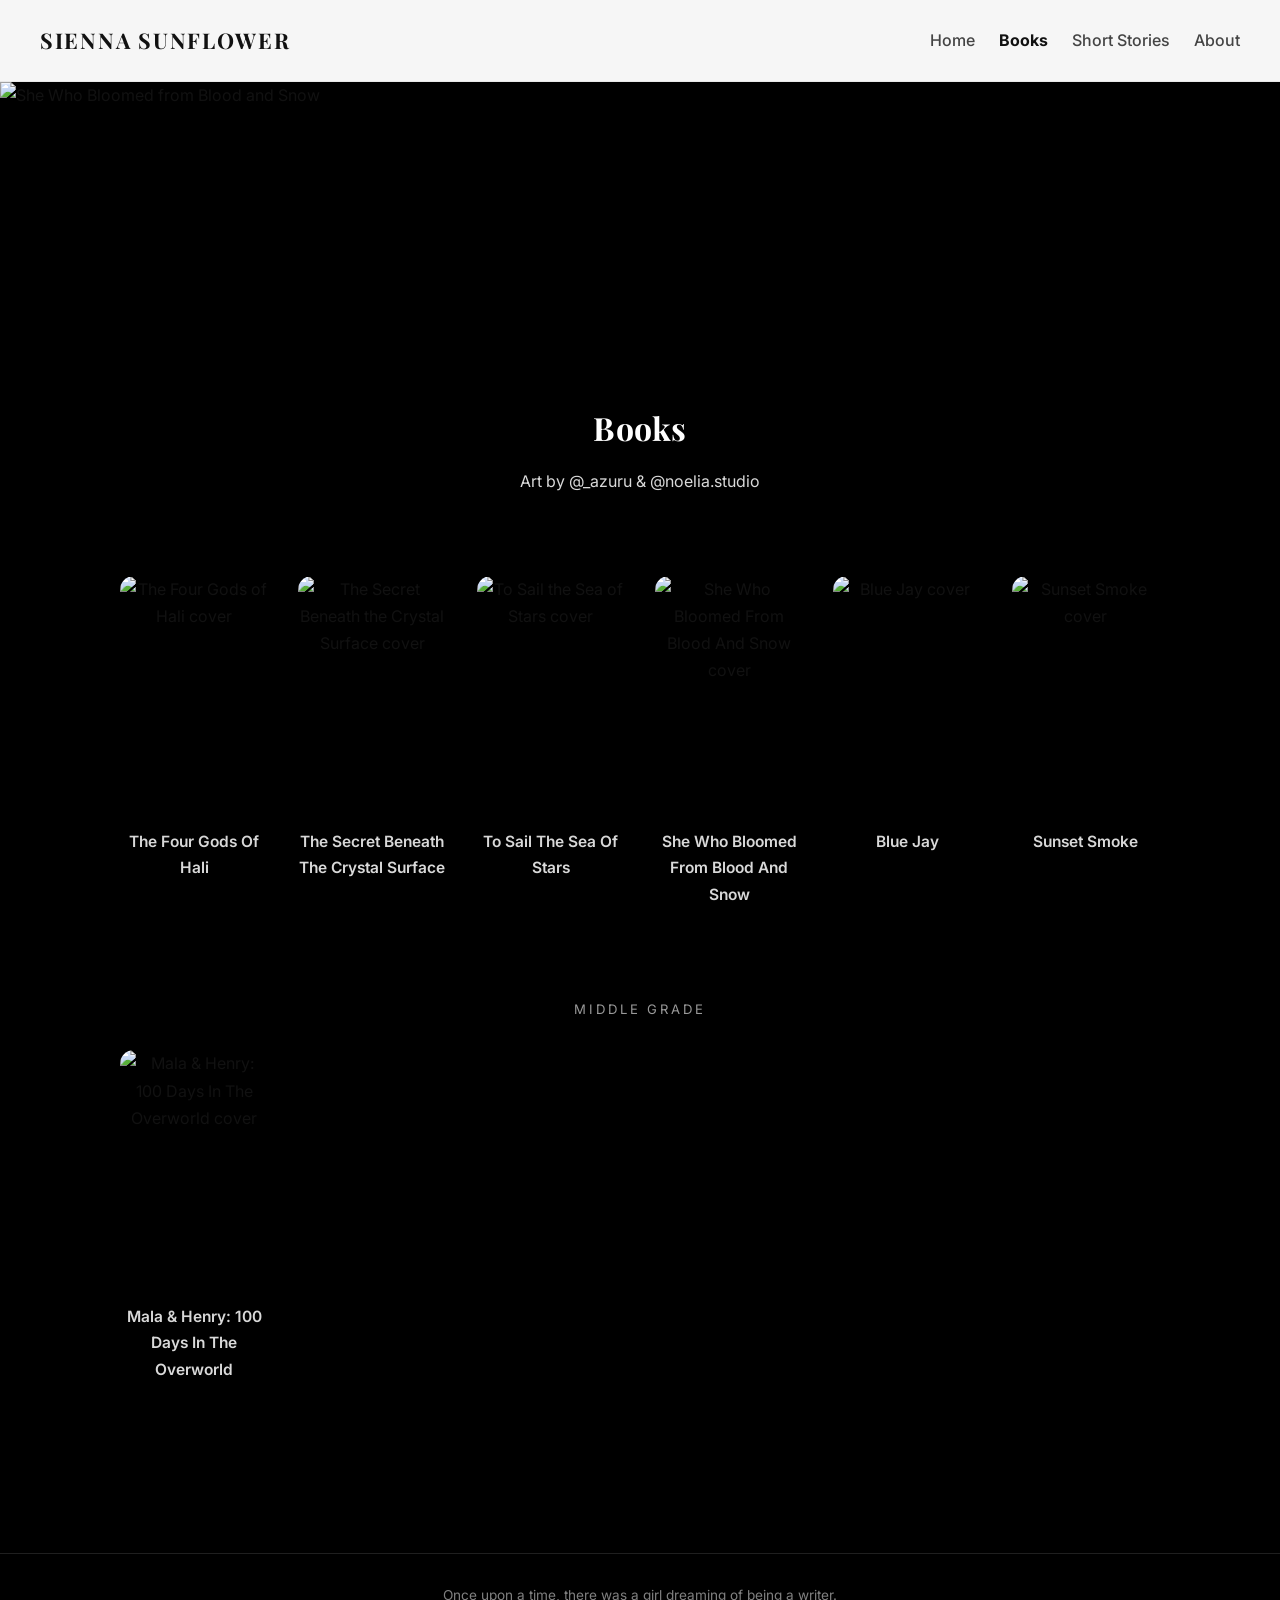
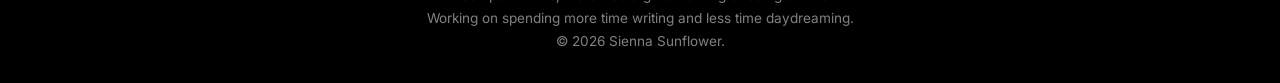
==== commit 084ef32f: "Use She Who Bloomed image for book hero" ====
--- a/books.html
+++ b/books.html
@@ -27,10 +27,7 @@
 
   <!-- HERO: IMAGE FADING INTO BLACK, TITLE OVERLAID -->
   <div class="book-bg-hero" style="min-height: 55vh;">
-    <div class="book-bg-hero-split">
-      <div class="book-bg-hero-half"><img src="Images/To Sail the Sea of Stars illustratio.png" alt="To Sail the Sea of Stars" style="object-position: center 10%;"></div>
-      <div class="book-bg-hero-half"><img src="Images/She Who Bloomed from Blood and Snow illustration.png" alt="She Who Bloomed from Blood and Snow" style="object-position: center 40%;"></div>
-    </div>
+    <img src="Images/She Who Bloomed from Blood and Snow illustration.png" alt="She Who Bloomed from Blood and Snow" style="object-position: center 30%;">
     <div class="book-bg-hero-content">
       <h1 class="book-detail-title">Books</h1>
       <div class="book-detail-meta">Art by @_azuru &amp; @noelia.studio</div>
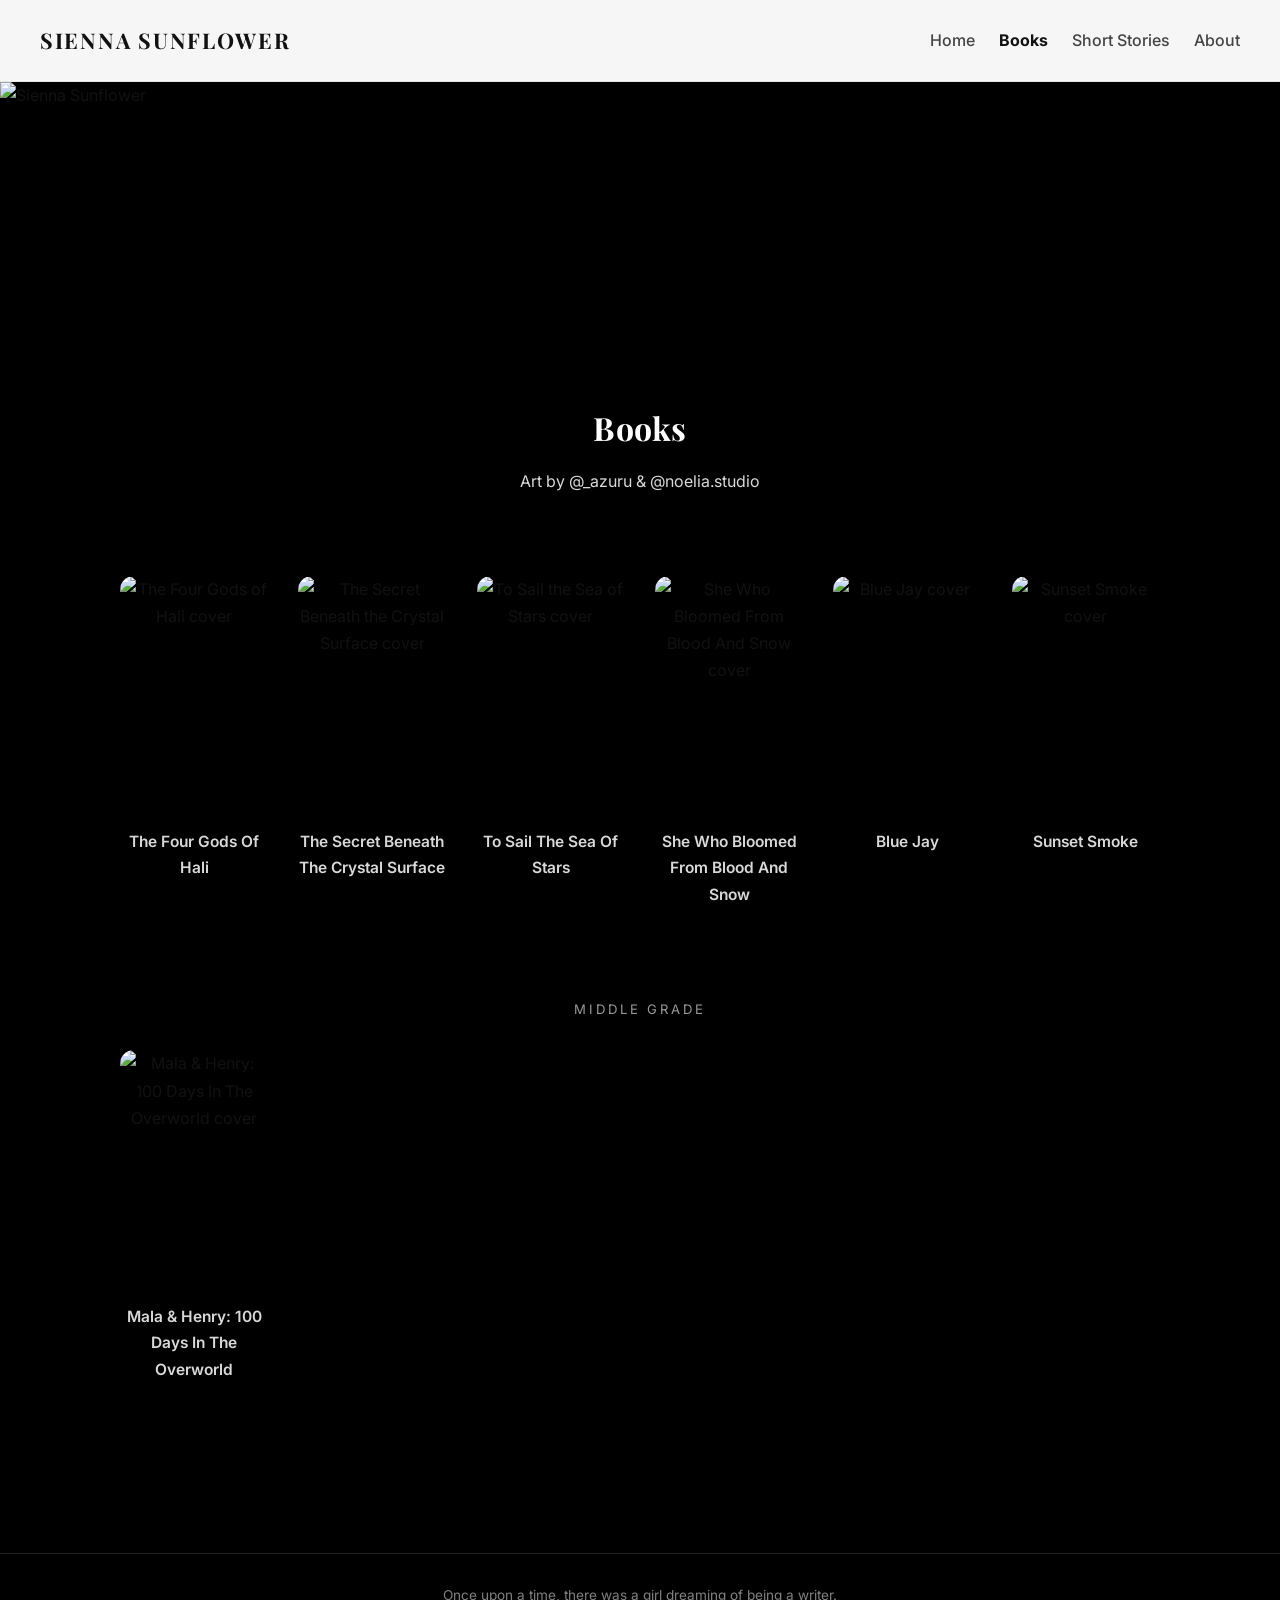
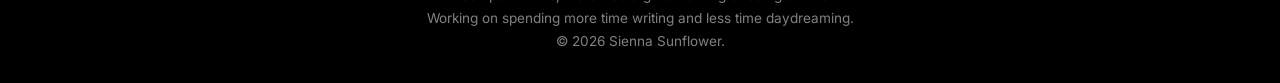
==== commit 72ae5642: "Swap hero images on Books and Short Stories pages to homepage.png Co-Authored-By: AdaL <adal@sylph.a" ====
--- a/books.html
+++ b/books.html
@@ -27,7 +27,7 @@
 
   <!-- HERO: IMAGE FADING INTO BLACK, TITLE OVERLAID -->
   <div class="book-bg-hero" style="min-height: 55vh;">
-    <img src="Images/She Who Bloomed from Blood and Snow illustration.png" alt="She Who Bloomed from Blood and Snow" style="object-position: center 30%;">
+    <img src="Images/homepage.png" alt="Sienna Sunflower" style="object-position: center 30%;">
     <div class="book-bg-hero-content">
       <h1 class="book-detail-title">Books</h1>
       <div class="book-detail-meta">Art by @_azuru &amp; @noelia.studio</div>
--- a/css/style.css
+++ b/css/style.css
@@ -869,6 +869,82 @@
   background: linear-gradient(to top, rgba(0,0,0,1) 0%, rgba(0,0,0,0.5) 30%, rgba(0,0,0,0.1) 65%, rgba(0,0,0,0) 85%);
   z-index: 1;
 }
+.home-outer .book-bg-hero.mala-henry-theme {
+  position: relative;
+  display: flex;
+  align-items: flex-end;
+  min-height: calc(100vh - 90px);
+  overflow: hidden;
+  background: #fdf6ec;
+  padding: 0;
+}
+.home-outer .book-bg-hero.mala-henry-theme::after {
+  content: "";
+  position: absolute;
+  inset: 0;
+  background: linear-gradient(to top, rgba(253,246,236,0.97) 0%, rgba(253,246,236,0.75) 25%, rgba(253,246,236,0.15) 55%, rgba(253,246,236,0) 75%);
+  z-index: 1;
+  pointer-events: none;
+}
+.home-outer .book-bg-hero.mala-henry-theme img {
+  position: absolute;
+  inset: 0;
+  display: block;
+  width: 100%;
+  height: 100%;
+  border-radius: 0;
+  border: none;
+  box-shadow: none;
+  transform: none;
+  object-position: center 55%;
+  object-fit: cover;
+  z-index: 0;
+}
+.home-outer .book-bg-hero.mala-henry-theme .book-bg-hero-content {
+  position: relative;
+  z-index: 2;
+  padding: 40px 56px 60px;
+  max-width: 700px;
+  margin: 0 auto;
+  text-align: center;
+}
+.home-outer .book-bg-hero.mala-henry-theme .book-detail-title {
+  color: #3a3128;
+  text-shadow: none;
+}
+.home-outer .book-bg-hero.mala-henry-theme .book-detail-meta {
+  color: #6d7a54;
+}
+.home-outer .book-bg-hero.mala-henry-theme .book-bg-hero-content p {
+  color: #4a3c30;
+  line-height: 1.7;
+  text-align: left;
+  margin: 0 0 1.1em;
+}
+.home-outer .book-bg-hero.mala-henry-theme .book-detail-actions {
+  text-align: center;
+}
+.home-outer .book-bg-hero.mala-henry-theme .book-back-link {
+  display: inline-flex;
+  margin: 20px 0 0;
+  padding: 8px 20px;
+  border-radius: 999px;
+  background: rgba(154,181,65,0.12);
+  color: #4d6836;
+  font-weight: 600;
+}
+.home-outer .book-bg-hero.mala-henry-theme .book-back-link:hover {
+  background: rgba(154,181,65,0.22);
+  color: #3a4f28;
+}
+@media (max-width: 800px) {
+  .home-outer .book-bg-hero.mala-henry-theme {
+    min-height: 90vh;
+  }
+  .home-outer .book-bg-hero.mala-henry-theme .book-bg-hero-content {
+    padding: 30px 24px 40px;
+  }
+}
 .home-outer .book-bg-hero-content {
   position: relative;
   z-index: 2;
@@ -876,6 +952,10 @@
   margin: 0 auto;
   padding: 40px 40px 60px;
   text-align: center;
+}
+.home-outer .book-bg-hero.stories-hero .book-bg-hero-content {
+  max-width: 900px;
+  text-align: left;
 }
 .home-outer .book-bg-hero-content .book-detail-title {
   color: #fff;
@@ -906,6 +986,191 @@
 .home-outer .book-detail-body.on-black .os-book-card-title { color: rgba(255,255,255,0.85); }
 .home-outer .book-detail-body.on-black .os-book-card:hover .os-book-card-title { color: #fff; }
 .home-outer .book-detail-body.on-black .os-kicker { color: rgba(255,255,255,0.6); }
+.home-outer .book-detail-body.on-black .os-title { color: #fff; }
+.home-outer .book-detail-body.on-black .story-filter-group label { color: rgba(255,255,255,0.45); }
+.home-outer .book-detail-body.on-black .story-filter-group select {
+  color: #fff;
+  border-bottom-color: rgba(255,255,255,0.3);
+}
+.home-outer .book-detail-body.on-black .story-filter-group select option { color: #111; }
+.home-outer .book-detail-body.on-black .story-filter-reset {
+  border-bottom-color: rgba(255,255,255,0.3);
+  color: rgba(255,255,255,0.75);
+}
+.home-outer .book-detail-body.on-black .story-filter-reset:hover { color: #fff; border-bottom-color: rgba(255,255,255,0.6); }
+.home-outer .book-detail-body.on-black .story-filter-empty { color: rgba(255,255,255,0.6); text-align: left; }
+/* -------- Book detail page: description block on light (Mala & Henry-style) -------- */
+.home-outer .book-detail-body.on-light {
+  background: #fdf6ec;
+  max-width: 100%;
+  padding-top: 0;
+  margin-top: -1px;
+}
+.home-outer .book-detail-body.on-light .book-detail-body-inner {
+  max-width: 760px;
+  margin: 0 auto;
+  padding: 0 40px 70px;
+}
+.home-outer .book-detail-body.on-light p { color: #4a3c30; }
+.home-outer .book-detail-body.on-light .book-back-link { color: #8a7862; }
+.home-outer .book-detail-body.on-light .book-back-link:hover { color: #4d6836; }
+
+/* -------- Book detail page: split hero (illustration + text side by side) -------- */
+.home-outer .book-split-hero {
+  display: flex;
+  align-items: center;
+  gap: 60px;
+  max-width: 1200px;
+  margin: 0 auto;
+  padding: 70px 40px 60px;
+}
+.home-outer .book-split-hero-media {
+  flex: 1 1 42%;
+  min-width: 0;
+}
+.home-outer .book-split-hero-media img {
+  width: 100%;
+  display: block;
+  border-radius: 20px;
+  box-shadow: 0 16px 36px rgba(77,104,54,0.18);
+}
+.home-outer .book-split-hero-content {
+  flex: 1 1 58%;
+  min-width: 0;
+}
+.home-outer .book-split-hero.mala-henry-theme .book-detail-title {
+  color: #3a3128;
+  text-shadow: none;
+  font-size: clamp(1.7rem, 3.4vw, 2.6rem);
+  margin: 0 0 12px;
+}
+.home-outer .book-split-hero.mala-henry-theme .book-detail-meta {
+  color: #6d7a54;
+  margin-bottom: 18px;
+}
+.home-outer .book-split-hero.mala-henry-theme .book-split-hero-content p {
+  color: #4a3c30;
+  line-height: 1.75;
+  text-align: left;
+  margin: 0 0 1.1em;
+}
+.home-outer .book-split-hero.mala-henry-theme .book-detail-actions {
+  text-align: left;
+  padding: 0;
+}
+.home-outer .book-split-hero.mala-henry-theme .book-back-link {
+  display: inline-flex;
+  text-align: left;
+  margin: 18px 0 0;
+  padding: 8px 20px;
+  border-radius: 999px;
+  background: rgba(154,181,65,0.12);
+  color: #4d6836;
+  font-weight: 600;
+}
+.home-outer .book-split-hero.mala-henry-theme .book-back-link:hover {
+  background: rgba(154,181,65,0.22);
+  color: #3a4f28;
+}
+@media (max-width: 900px) {
+  .home-outer .book-split-hero {
+    flex-direction: column;
+    gap: 30px;
+    padding: 40px 24px 40px;
+  }
+  .home-outer .book-split-hero-media,
+  .home-outer .book-split-hero-content {
+    flex: 1 1 100%;
+  }
+  .home-outer .book-split-hero.mala-henry-theme .book-detail-title,
+  .home-outer .book-split-hero.mala-henry-theme .book-detail-meta {
+    text-align: center;
+  }
+  .home-outer .book-split-hero.mala-henry-theme .book-detail-actions,
+  .home-outer .book-split-hero.mala-henry-theme .book-back-link {
+    text-align: center;
+    justify-content: center;
+  }
+}
+
+/* -------- Book detail page: cover-first reveal + storybook description card -------- */
+.home-outer .book-cover-gallery.mala-henry-theme.book-cover-first {
+  padding: 50px 40px 20px;
+}
+.home-outer .book-story-card {
+  padding: 10px 40px 70px;
+}
+.home-outer .book-story-card-inner {
+  max-width: 720px;
+  margin: 0 auto;
+  background: linear-gradient(180deg, #ffffff 0%, #fffdf5 100%);
+  border: 2px solid rgba(154,181,65,0.35);
+  border-radius: 24px;
+  padding: 44px 52px 36px;
+  text-align: center;
+  box-shadow: 0 14px 34px rgba(77,104,54,0.15);
+}
+.home-outer .book-story-card.mala-henry-theme .book-detail-title {
+  color: #3a3128;
+  text-shadow: none;
+  margin: 0 0 10px;
+}
+.home-outer .book-story-card.mala-henry-theme .book-detail-meta {
+  color: #6d7a54;
+}
+.home-outer .book-story-card-divider {
+  font-size: 1.4rem;
+  margin: 18px 0 26px;
+  opacity: 0.8;
+}
+.home-outer .book-story-card.mala-henry-theme .book-story-card-inner p {
+  color: #4a3c30;
+  line-height: 1.75;
+  text-align: left;
+  margin: 0 0 1.1em;
+}
+.home-outer .book-story-card.mala-henry-theme .book-detail-actions {
+  text-align: center;
+  padding: 6px 0 0;
+}
+.home-outer .book-story-card.mala-henry-theme .book-back-link {
+  display: inline-flex;
+  margin: 20px 0 0;
+  padding: 8px 20px;
+  border-radius: 999px;
+  background: rgba(154,181,65,0.12);
+  color: #4d6836;
+  font-weight: 600;
+}
+.home-outer .book-story-card.mala-henry-theme .book-back-link:hover {
+  background: rgba(154,181,65,0.22);
+  color: #3a4f28;
+}
+@media (max-width: 800px) {
+  .home-outer .book-cover-gallery.mala-henry-theme.book-cover-first {
+    padding: 30px 20px 10px;
+  }
+  .home-outer .book-story-card {
+    padding: 10px 20px 50px;
+  }
+  .home-outer .book-story-card-inner {
+    padding: 32px 24px 28px;
+  }
+}
+
+/* -------- Mala & Henry theme: cute, cozy middle-grade look using illustration palette -------- */
+.home-outer.mala-henry-theme {
+  background: linear-gradient(160deg, #eef3d8 0%, #fdf6ec 45%, #f7e9d3 100%);
+}
+.home-outer.mala-henry-theme .site-header {
+  background: rgba(255,255,255,0.6);
+  border-bottom: 1px solid rgba(77,104,54,0.15);
+}
+.home-outer.mala-henry-theme .site-copy-footer {
+  background: transparent;
+  border-top: 1px solid rgba(77,104,54,0.15);
+  color: #7a6a5a;
+}
 
 
 /* -------- Book detail page: description block -------- */
@@ -935,52 +1200,86 @@
 }
 .home-outer .book-back-link:hover { color: #111; }
 /* -------- Book detail page: full cover reveal -------- */
+.home-outer .book-cover-gallery.mala-henry-theme {
+  background: transparent;
+  padding: 10px 40px 70px;
+}
+.home-outer .book-cover-gallery.mala-henry-theme .book-cover-gallery-inner {
+  max-width: 1140px;
+  margin: 0 auto;
+  display: flex;
+  justify-content: center;
+  align-items: flex-start;
+  gap: 40px;
+  flex-wrap: wrap;
+}
+.home-outer .book-cover-gallery.mala-henry-theme img {
+  max-width: 100%;
+  width: 980px;
+  border-radius: 20px;
+  box-shadow: 0 18px 40px rgba(77,104,54,0.22);
+}
+@media (max-width: 800px) {
+  .home-outer .book-cover-gallery.mala-henry-theme {
+    padding: 10px 20px 50px;
+  }
+  .home-outer .book-cover-gallery.mala-henry-theme img {
+    width: 100%;
+    max-width: 100%;
+  }
+}
 /* -------- Short stories filter bar -------- */
 .home-outer .story-filter-bar {
   display: flex;
   flex-wrap: wrap;
-  align-items: center;
-  gap: 20px;
+  justify-content: flex-start;
+  align-items: flex-end;
+  gap: 28px;
   padding: 0 40px;
-  max-width: 1100px;
+  max-width: 900px;
   margin: 40px auto 0;
 }
 .home-outer .story-filter-group {
   display: flex;
   flex-direction: column;
+  align-items: flex-start;
   gap: 6px;
 }
 .home-outer .story-filter-group label {
-  font-size: 0.72rem;
+  font-size: 0.68rem;
   text-transform: uppercase;
-  letter-spacing: 0.05em;
+  letter-spacing: 0.08em;
   color: #999;
 }
 .home-outer .story-filter-group select {
   font-family: var(--font-body);
-  font-size: 0.9rem;
-  padding: 8px 14px;
-  border-radius: 999px;
-  border: 1px solid rgba(0,0,0,0.18);
-  background: #fff;
+  font-size: 0.85rem;
+  padding: 4px 0 6px;
+  border-radius: 0;
+  border: none;
+  border-bottom: 1px solid rgba(0,0,0,0.2);
+  background: transparent;
   color: #111;
   cursor: pointer;
+  appearance: none;
+  -webkit-appearance: none;
 }
 .home-outer .story-filter-reset {
   align-self: flex-end;
   font-family: var(--font-body);
-  font-size: 0.85rem;
-  padding: 8px 16px;
-  border-radius: 999px;
-  border: 1px solid rgba(0,0,0,0.18);
+  font-size: 0.8rem;
+  padding: 4px 0 6px;
+  border-radius: 0;
+  border: none;
+  border-bottom: 1px solid rgba(0,0,0,0.2);
   background: transparent;
   color: #111;
   cursor: pointer;
   transition: background 0.2s ease, color 0.2s ease;
 }
-.home-outer .story-filter-reset:hover { background: #111; color: #fff; }
+.home-outer .story-filter-reset:hover { color: #666; border-bottom-color: rgba(0,0,0,0.5); }
 .home-outer .story-filter-empty {
-  text-align: center;
+  text-align: left;
   color: #999;
   font-size: 0.95rem;
   padding: 30px 20px 0;
@@ -1037,56 +1336,68 @@
 .home-outer .quote-source::before { content: "— "; }
 .home-outer .quote-source:hover { color: #111; }
 
-/* -------- Short stories grid (old-site) -------- */
+/* -------- Short stories list (editorial rows, on-black) -------- */
 .home-outer .story-grid {
-  display: grid;
-  grid-template-columns: repeat(auto-fit, minmax(280px, 1fr));
-  gap: 26px;
+  display: flex;
+  flex-direction: column;
   padding: 0 40px;
-  max-width: 1100px;
+  max-width: 900px;
   margin: 50px auto 70px;
+  border-top: 1px solid rgba(255,255,255,0.12);
 }
 .home-outer .story-card {
-  background: #ffffff;
-  border: 1px solid rgba(0,0,0,0.07);
-  border-radius: 14px;
-  padding: 30px;
-  display: flex;
-  flex-direction: column;
+  display: flex;
+  align-items: center;
   justify-content: space-between;
-  min-height: 210px;
-}
-.home-outer .story-card.coming-soon { opacity: 0.6; }
+  gap: 24px;
+  padding: 26px 4px;
+  border-bottom: 1px solid rgba(255,255,255,0.12);
+  background: transparent;
+  border-radius: 0;
+  transition: background 0.2s ease;
+}
+.home-outer .story-card:hover { background: rgba(255,255,255,0.04); }
+.home-outer .story-card.coming-soon { opacity: 0.5; }
 .home-outer .story-title {
-  font-size: 1.15rem;
-  font-weight: 700;
-  margin-bottom: 10px;
+  font-size: 1.1rem;
+  font-weight: 600;
+  margin-bottom: 6px;
   line-height: 1.4;
   font-family: var(--font-display);
-  color: #111;
-}
+  color: #fff;
+  text-align: left;
+  transition: color 0.2s ease;
+}
+.home-outer .story-card:hover .story-title { color: #fff; }
 .home-outer .story-meta {
-  font-size: 0.75rem;
-  color: #999;
-  margin-bottom: 14px;
-  letter-spacing: 0.03em;
+  font-size: 0.72rem;
+  color: rgba(255,255,255,0.45);
+  margin-bottom: 10px;
+  letter-spacing: 0.05em;
   text-transform: uppercase;
-}
-.home-outer .story-desc { font-size: 0.93rem; color: #555; line-height: 1.65; margin-bottom: 22px; }
+  text-align: left;
+}
+.home-outer .story-desc { font-size: 0.88rem; color: rgba(255,255,255,0.6); line-height: 1.6; margin-bottom: 0; max-width: 560px; text-align: left; }
 .home-outer .story-button {
-  display: inline-block;
+  flex: 0 0 auto;
+  display: inline-flex;
+  align-items: center;
   padding: 9px 18px;
   background: transparent;
-  color: #111;
-  border: 1px solid rgba(0,0,0,0.18);
+  color: rgba(255,255,255,0.75);
+  border: 1px solid rgba(255,255,255,0.25);
   border-radius: 999px;
   text-decoration: none;
-  font-size: 0.85rem;
+  font-size: 0.82rem;
   font-weight: 600;
-  align-self: flex-start;
-  transition: background 0.2s ease;
-}
-.home-outer .story-button:hover { background: #111; color: #fff; border-color: #111; }
+  white-space: nowrap;
+  transition: background 0.2s ease, color 0.2s ease, border-color 0.2s ease;
+}
+.home-outer .story-button:hover { background: #fff; color: #111; border-color: #fff; }
+@media (max-width: 700px) {
+  .home-outer .story-card { flex-direction: column; align-items: flex-start; gap: 14px; }
+  .home-outer .story-button { align-self: flex-start; }
+}
 .home-outer .story-button.disabled { background: none; color: #bbb; border-color: #eee; cursor: default; pointer-events: none; }
 
 /* -------- Story reader page (old-site) -------- */
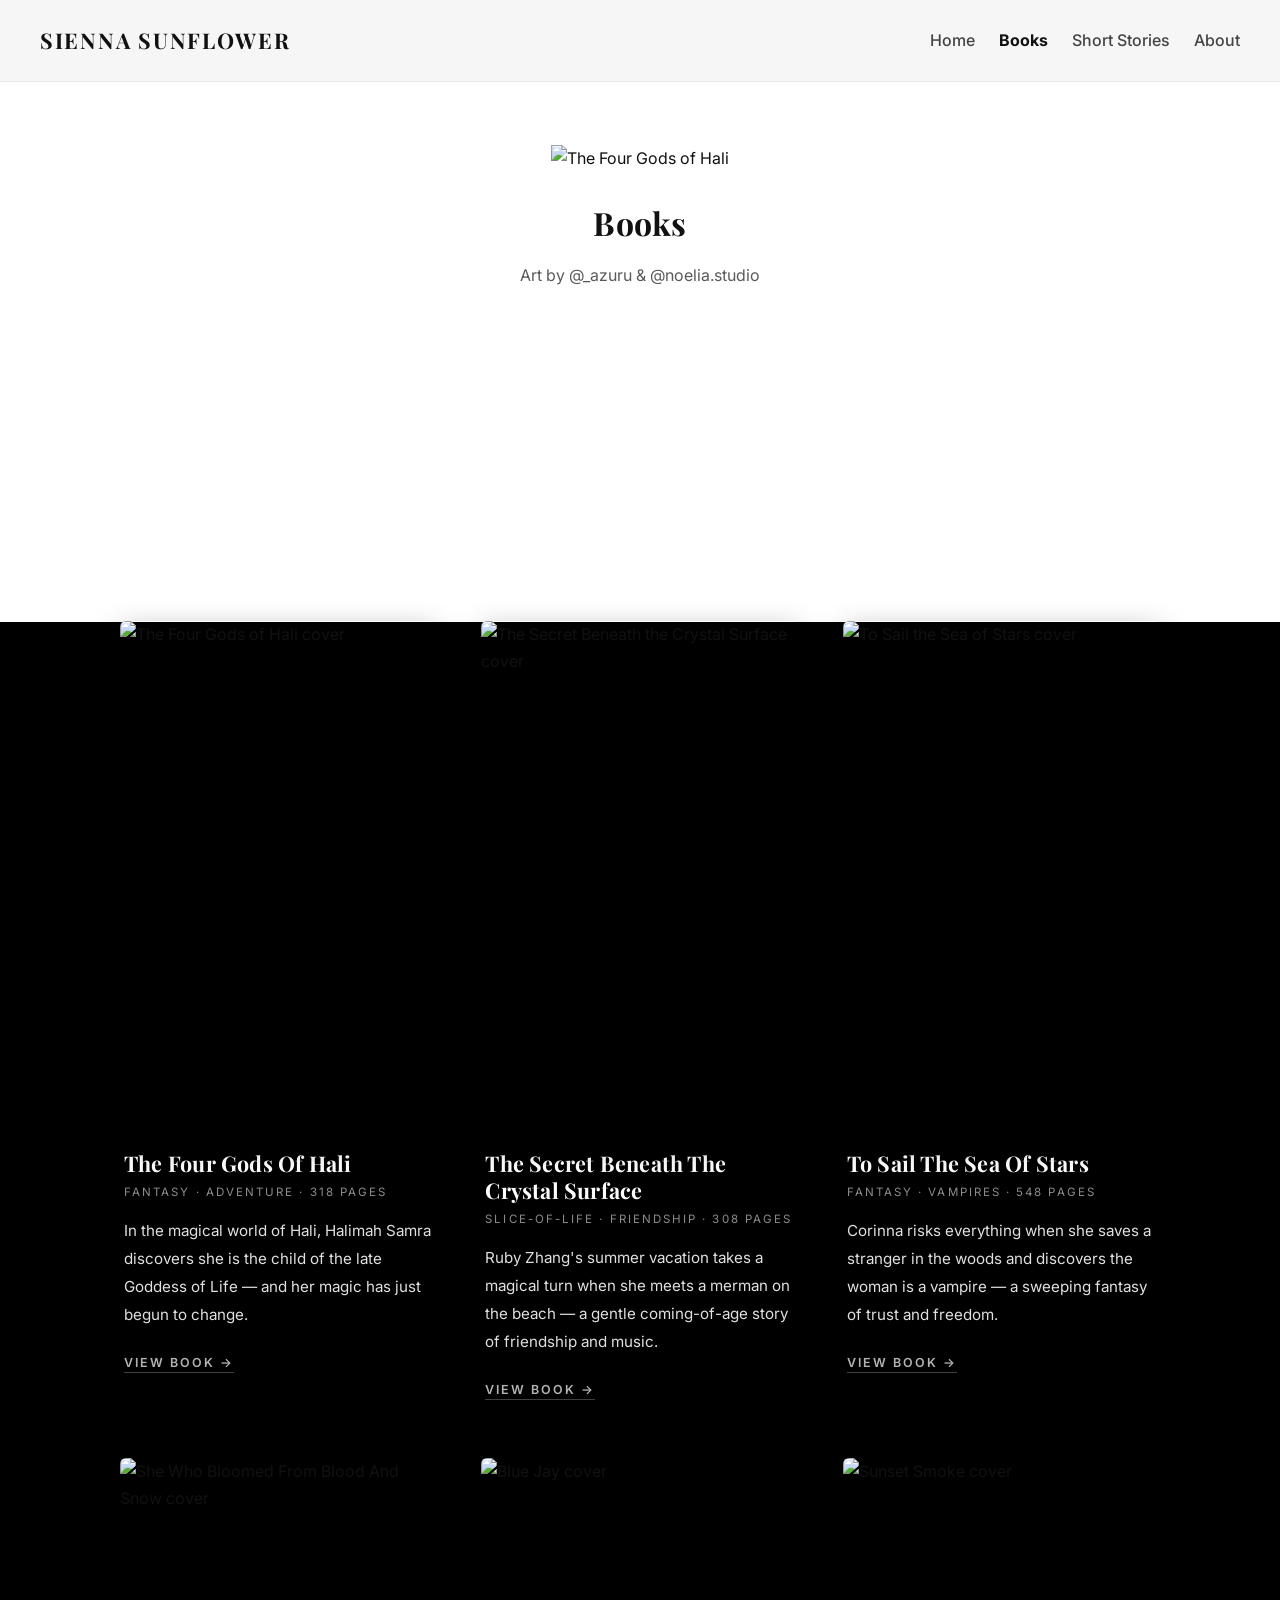
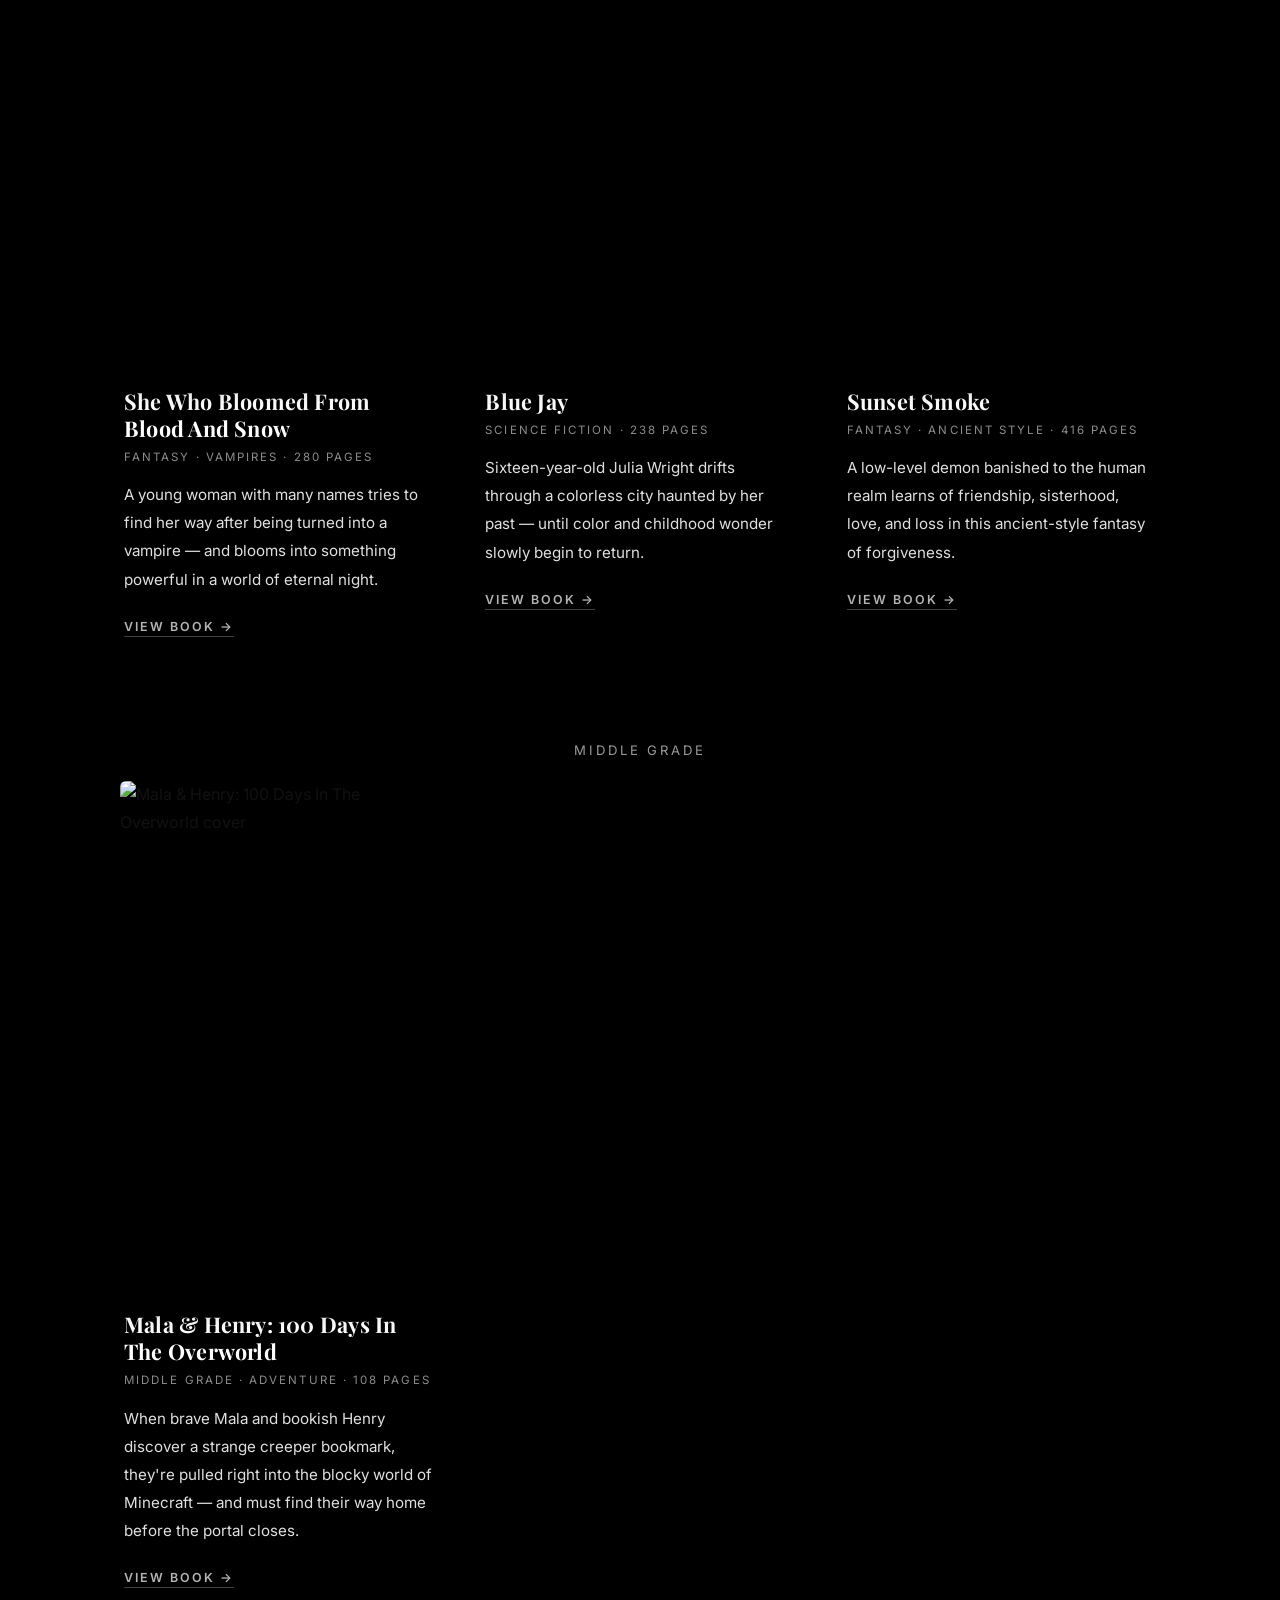
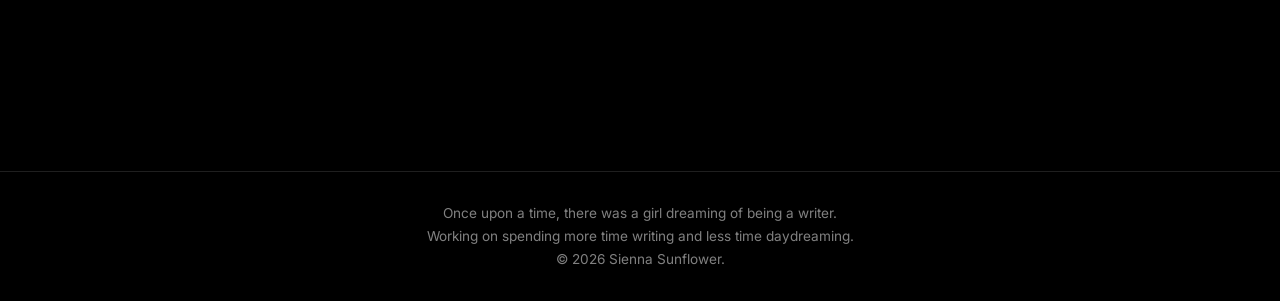
==== commit 7cd5726e: "books page: shelf-style book grid with blurbs Rebuilds the books page book display as a 3-column she" ====
--- a/books.html
+++ b/books.html
@@ -25,9 +25,9 @@
     </nav>
   </div>
 
-  <!-- HERO: IMAGE FADING INTO BLACK, TITLE OVERLAID -->
-  <div class="book-bg-hero" style="min-height: 55vh;">
-    <img src="Images/homepage.png" alt="Sienna Sunflower" style="object-position: center 30%;">
+  <!-- HERO: SQUARE IMAGE WITH WHITE-TO-DARK FADE, TITLE OVERLAID -->
+  <div class="book-bg-hero hero-square" style="min-height: 60vh;">
+    <img src="Images/The Four Gods of Hali element.png" alt="The Four Gods of Hali">
     <div class="book-bg-hero-content">
       <h1 class="book-detail-title">Books</h1>
       <div class="book-detail-meta">Art by @_azuru &amp; @noelia.studio</div>
@@ -38,84 +38,98 @@
   <div class="book-detail-body on-black">
   <div class="book-detail-body-inner wide">
 
-  <div class="os-book-grid" style="margin-top: 0;">
+  <div class="shelf-grid" style="margin-top: 0;">
 
-    <div class="os-book-card" id="four-gods-of-hali">
-      <a href="four-gods-of-hali.html">
-        <div class="os-book-cover-wrap">
-          <img src="Images/The Four Gods of Hali cover.png" alt="The Four Gods of Hali cover">
-          <span class="os-book-view-label">View Book</span>
-        </div>
-        <div class="os-book-card-title">The Four Gods Of Hali</div>
+    <article class="shelf-card" id="four-gods-of-hali">
+      <a href="four-gods-of-hali.html" class="shelf-card-cover">
+        <img src="Images/The Four Gods of Hali cover.png" alt="The Four Gods of Hali cover">
       </a>
-    </div>
+      <div class="shelf-card-body">
+        <h3 class="shelf-card-title">The Four Gods Of Hali</h3>
+        <div class="shelf-card-meta">Fantasy &middot; Adventure &middot; 318 pages</div>
+        <p class="shelf-card-blurb">In the magical world of Hali, Halimah Samra discovers she is the child of the late Goddess of Life &mdash; and her magic has just begun to change.</p>
+        <a href="four-gods-of-hali.html" class="shelf-card-link">View Book &rarr;</a>
+      </div>
+    </article>
 
-    <div class="os-book-card" id="crystal-surface">
-      <a href="crystal-surface.html">
-        <div class="os-book-cover-wrap">
-          <img src="Images/The Secret Beneath the Crystal Surface cover.png" alt="The Secret Beneath the Crystal Surface cover">
-          <span class="os-book-view-label">View Book</span>
-        </div>
-        <div class="os-book-card-title">The Secret Beneath The Crystal Surface</div>
+    <article class="shelf-card" id="crystal-surface">
+      <a href="crystal-surface.html" class="shelf-card-cover">
+        <img src="Images/The Secret Beneath the Crystal Surface cover.png" alt="The Secret Beneath the Crystal Surface cover">
       </a>
-    </div>
+      <div class="shelf-card-body">
+        <h3 class="shelf-card-title">The Secret Beneath The Crystal Surface</h3>
+        <div class="shelf-card-meta">Slice-of-Life &middot; Friendship &middot; 308 pages</div>
+        <p class="shelf-card-blurb">Ruby Zhang's summer vacation takes a magical turn when she meets a merman on the beach &mdash; a gentle coming-of-age story of friendship and music.</p>
+        <a href="crystal-surface.html" class="shelf-card-link">View Book &rarr;</a>
+      </div>
+    </article>
 
-    <div class="os-book-card" id="sea-of-stars">
-      <a href="sea-of-stars.html">
-        <div class="os-book-cover-wrap">
-          <img src="Images/To Sail the Sea of Stars cover.png" alt="To Sail the Sea of Stars cover">
-          <span class="os-book-view-label">View Book</span>
-        </div>
-        <div class="os-book-card-title">To Sail The Sea Of Stars</div>
+    <article class="shelf-card" id="sea-of-stars">
+      <a href="sea-of-stars.html" class="shelf-card-cover">
+        <img src="Images/To Sail the Sea of Stars cover.png" alt="To Sail the Sea of Stars cover">
       </a>
-    </div>
+      <div class="shelf-card-body">
+        <h3 class="shelf-card-title">To Sail The Sea Of Stars</h3>
+        <div class="shelf-card-meta">Fantasy &middot; Vampires &middot; 548 pages</div>
+        <p class="shelf-card-blurb">Corinna risks everything when she saves a stranger in the woods and discovers the woman is a vampire &mdash; a sweeping fantasy of trust and freedom.</p>
+        <a href="sea-of-stars.html" class="shelf-card-link">View Book &rarr;</a>
+      </div>
+    </article>
 
-    <div class="os-book-card" id="bloomed-from-blood-and-snow">
-      <a href="bloomed-from-blood-and-snow.html">
-        <div class="os-book-cover-wrap">
-          <img src="Images/She Who Bloomed from Blood and Snow cover.png" alt="She Who Bloomed From Blood And Snow cover">
-          <span class="os-book-view-label">View Book</span>
-        </div>
-        <div class="os-book-card-title">She Who Bloomed From Blood And Snow</div>
+    <article class="shelf-card" id="bloomed-from-blood-and-snow">
+      <a href="bloomed-from-blood-and-snow.html" class="shelf-card-cover">
+        <img src="Images/She Who Bloomed from Blood and Snow cover.png" alt="She Who Bloomed From Blood And Snow cover">
       </a>
-    </div>
+      <div class="shelf-card-body">
+        <h3 class="shelf-card-title">She Who Bloomed From Blood And Snow</h3>
+        <div class="shelf-card-meta">Fantasy &middot; Vampires &middot; 280 pages</div>
+        <p class="shelf-card-blurb">A young woman with many names tries to find her way after being turned into a vampire &mdash; and blooms into something powerful in a world of eternal night.</p>
+        <a href="bloomed-from-blood-and-snow.html" class="shelf-card-link">View Book &rarr;</a>
+      </div>
+    </article>
 
-    <div class="os-book-card" id="blue-jay">
-      <a href="blue-jay.html">
-        <div class="os-book-cover-wrap">
-          <img src="Images/Blue Jay cover.png" alt="Blue Jay cover">
-          <span class="os-book-view-label">View Book</span>
-        </div>
-        <div class="os-book-card-title">Blue Jay</div>
+    <article class="shelf-card" id="blue-jay">
+      <a href="blue-jay.html" class="shelf-card-cover">
+        <img src="Images/Blue Jay cover.png" alt="Blue Jay cover">
       </a>
-    </div>
+      <div class="shelf-card-body">
+        <h3 class="shelf-card-title">Blue Jay</h3>
+        <div class="shelf-card-meta">Science Fiction &middot; 238 pages</div>
+        <p class="shelf-card-blurb">Sixteen-year-old Julia Wright drifts through a colorless city haunted by her past &mdash; until color and childhood wonder slowly begin to return.</p>
+        <a href="blue-jay.html" class="shelf-card-link">View Book &rarr;</a>
+      </div>
+    </article>
 
-    <div class="os-book-card" id="sunset-smoke">
-      <a href="sunset-smoke.html">
-        <div class="os-book-cover-wrap">
-          <img src="Images/Sunset Smoke cover.png" alt="Sunset Smoke cover">
-          <span class="os-book-view-label">View Book</span>
-        </div>
-        <div class="os-book-card-title">Sunset Smoke</div>
+    <article class="shelf-card" id="sunset-smoke">
+      <a href="sunset-smoke.html" class="shelf-card-cover">
+        <img src="Images/Sunset Smoke cover.png" alt="Sunset Smoke cover">
       </a>
-    </div>
+      <div class="shelf-card-body">
+        <h3 class="shelf-card-title">Sunset Smoke</h3>
+        <div class="shelf-card-meta">Fantasy &middot; Ancient Style &middot; 416 pages</div>
+        <p class="shelf-card-blurb">A low-level demon banished to the human realm learns of friendship, sisterhood, love, and loss in this ancient-style fantasy of forgiveness.</p>
+        <a href="sunset-smoke.html" class="shelf-card-link">View Book &rarr;</a>
+      </div>
+    </article>
 
   </div>
 
   <!-- MIDDLE GRADE SECTION -->
-  <div class="os-kicker" style="margin-top: 40px;">Middle Grade</div>
+  <div class="os-kicker" style="margin-top: 60px;">Middle Grade</div>
 
-  <div class="os-book-grid">
+  <div class="shelf-grid shelf-grid--single">
 
-    <div class="os-book-card" id="mala-henry">
-      <a href="mala-and-henry.html">
-        <div class="os-book-cover-wrap">
-          <img src="Images/MALA AND HENRY cover.png" alt="Mala & Henry: 100 Days In The Overworld cover">
-          <span class="os-book-view-label">View Book</span>
-        </div>
-        <div class="os-book-card-title">Mala &amp; Henry: 100 Days In The Overworld</div>
+    <article class="shelf-card" id="mala-henry">
+      <a href="mala-and-henry.html" class="shelf-card-cover">
+        <img src="Images/MALA AND HENRY cover.png" alt="Mala & Henry: 100 Days In The Overworld cover">
       </a>
-    </div>
+      <div class="shelf-card-body">
+        <h3 class="shelf-card-title">Mala &amp; Henry: 100 Days In The Overworld</h3>
+        <div class="shelf-card-meta">Middle Grade &middot; Adventure &middot; 108 pages</div>
+        <p class="shelf-card-blurb">When brave Mala and bookish Henry discover a strange creeper bookmark, they're pulled right into the blocky world of Minecraft &mdash; and must find their way home before the portal closes.</p>
+        <a href="mala-and-henry.html" class="shelf-card-link">View Book &rarr;</a>
+      </div>
+    </article>
 
   </div>
 
--- a/css/style.css
+++ b/css/style.css
@@ -826,6 +826,108 @@
 /* -------- Footer credit (old-site) -------- */
 .home-outer .os-site-footer { text-align: center; padding: 40px 20px 60px; font-size: 0.9rem; color: #777; letter-spacing: 0.02em; }
 
+/* -------- Shelf-style book grid (books page redesign) -------- */
+.home-outer .shelf-grid {
+  display: grid;
+  grid-template-columns: repeat(3, 1fr);
+  gap: 56px 44px;
+  max-width: 1400px;
+  margin: 20px auto 100px;
+  padding: 0 40px;
+}
+.home-outer .shelf-grid--single { grid-template-columns: repeat(3, 1fr); }
+
+.home-outer .shelf-card {
+  display: flex;
+  flex-direction: column;
+  text-align: left;
+}
+.home-outer .shelf-card-cover {
+  display: block;
+  position: relative;
+  overflow: hidden;
+  border-radius: 6px;
+  box-shadow: 0 14px 32px rgba(0,0,0,0.45);
+  transition: transform 0.4s ease, box-shadow 0.4s ease;
+}
+.home-outer .shelf-card:hover .shelf-card-cover {
+  transform: translateY(-6px);
+  box-shadow: 0 22px 46px rgba(0,0,0,0.6);
+}
+.home-outer .shelf-card-cover img {
+  display: block;
+  width: 100%;
+  height: auto;
+  aspect-ratio: 5 / 8;
+  object-fit: cover;
+  transition: transform 0.6s ease;
+}
+.home-outer .shelf-card:hover .shelf-card-cover img { transform: scale(1.03); }
+
+.home-outer .shelf-card-body {
+  padding: 22px 4px 0;
+}
+.home-outer .shelf-card-title {
+  font-family: var(--font-display);
+  font-weight: 700;
+  font-size: 1.35rem;
+  color: #fff;
+  margin: 0 0 6px;
+  line-height: 1.25;
+  transition: color 0.2s ease;
+}
+.home-outer .shelf-card:hover .shelf-card-title { color: #ffd9a8; }
+
+.home-outer .shelf-card-meta {
+  font-family: var(--font-body);
+  font-size: 0.72rem;
+  letter-spacing: 0.18em;
+  text-transform: uppercase;
+  color: rgba(255,255,255,0.55);
+  margin-bottom: 14px;
+}
+.home-outer .shelf-card-blurb {
+  font-family: var(--font-body);
+  font-size: 0.95rem;
+  line-height: 1.65;
+  color: rgba(255,255,255,0.78);
+  margin: 0 0 18px;
+}
+.home-outer .shelf-card-link {
+  font-family: var(--font-body);
+  font-size: 0.78rem;
+  font-weight: 600;
+  letter-spacing: 0.16em;
+  text-transform: uppercase;
+  color: rgba(255,255,255,0.7);
+  text-decoration: none;
+  border-bottom: 1px solid rgba(255,255,255,0.25);
+  padding-bottom: 2px;
+  transition: color 0.2s ease, border-color 0.2s ease;
+}
+.home-outer .shelf-card-link:hover {
+  color: #ffd9a8;
+  border-bottom-color: #ffd9a8;
+}
+
+/* Shelf grid: 2 columns on tablet */
+@media (max-width: 980px) {
+  .home-outer .shelf-grid {
+    grid-template-columns: repeat(2, 1fr);
+    gap: 48px 32px;
+  }
+}
+
+/* Shelf grid: 1 column on mobile */
+@media (max-width: 600px) {
+  .home-outer .shelf-grid {
+    grid-template-columns: 1fr;
+    gap: 48px;
+    padding: 0 24px;
+  }
+  .home-outer .shelf-card-title { font-size: 1.25rem; }
+}
+
 /* -------- Book detail page v6: full-page background image hero -------- */
 .home-outer .book-bg-hero {
   position: relative;
@@ -868,6 +970,49 @@
   inset: 0;
   background: linear-gradient(to top, rgba(0,0,0,1) 0%, rgba(0,0,0,0.5) 30%, rgba(0,0,0,0.1) 65%, rgba(0,0,0,0) 85%);
   z-index: 1;
+}
+
+/* -------- Book/story hero: centered square image on a plain white background --------
+   Matches the home page hero vibe: white backdrop, square art sits on it,
+   title sits below in dark text. Image is fully visible (no crop). */
+.home-outer .book-bg-hero.hero-square {
+  flex-direction: column;
+  align-items: center;
+  justify-content: flex-start;
+  background: #ffffff;
+  padding: 7vh 20px 40px;
+}
+.home-outer .book-bg-hero.hero-square img {
+  position: relative;
+  inset: auto;
+  width: auto;
+  height: auto;
+  max-width: min(520px, 78vw);
+  max-height: 62vh;
+  object-fit: contain;
+  z-index: 0;
+}
+/* No gradient overlay on the white hero — the image's own white background
+   is enough. Hide the ::after pseudo so it doesn't paint anything. */
+.home-outer .book-bg-hero.hero-square::after { display: none; }
+.home-outer .book-bg-hero.hero-square .book-bg-hero-content {
+  position: relative;
+  margin-top: 24px;
+  text-align: center;
+  padding: 0 40px;
+}
+/* Dark title text on the white hero (overrides the default white title). */
+.home-outer .book-bg-hero.hero-square .book-detail-title {
+  color: #111;
+  text-shadow: none;
+}
+.home-outer .book-bg-hero.hero-square .book-detail-meta {
+  color: rgba(0,0,0,0.65);
+}
+/* Stories hero with the square image still centers its title (override the
+   left-aligned stories-hero content rule). */
+.home-outer .book-bg-hero.hero-square.stories-hero .book-bg-hero-content {
+  text-align: center;
 }
 .home-outer .book-bg-hero.mala-henry-theme {
   position: relative;
@@ -1583,6 +1728,8 @@
   .home-outer .story-filter-bar { padding: 0 20px; gap: 14px; }
   .home-outer .story-filter-reset { align-self: flex-start; }
   .home-outer .book-bg-hero { min-height: 70vh; }
+  .home-outer .book-bg-hero.hero-square { min-height: 70vh; padding: 24px 16px; }
+  .home-outer .book-bg-hero.hero-square img { max-height: 56vh; }
 }
 
 @media (max-width: 600px) {
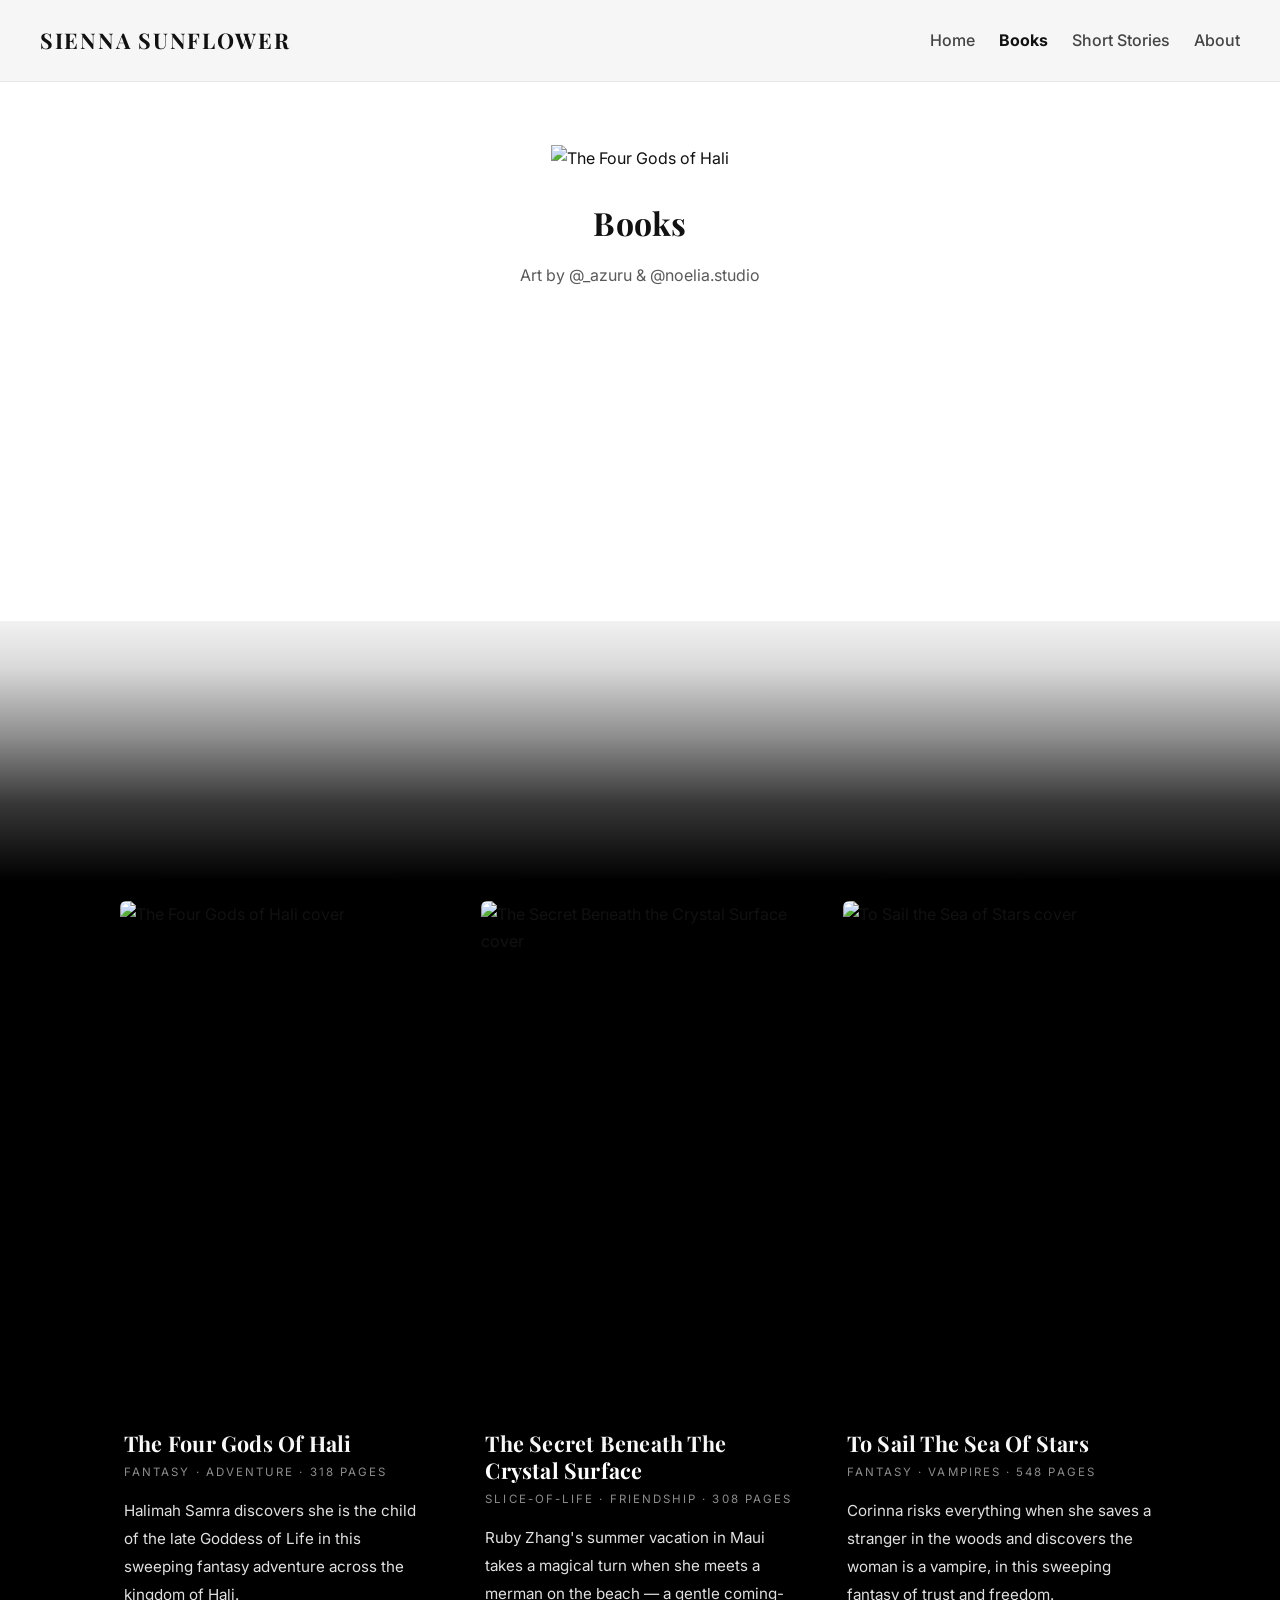
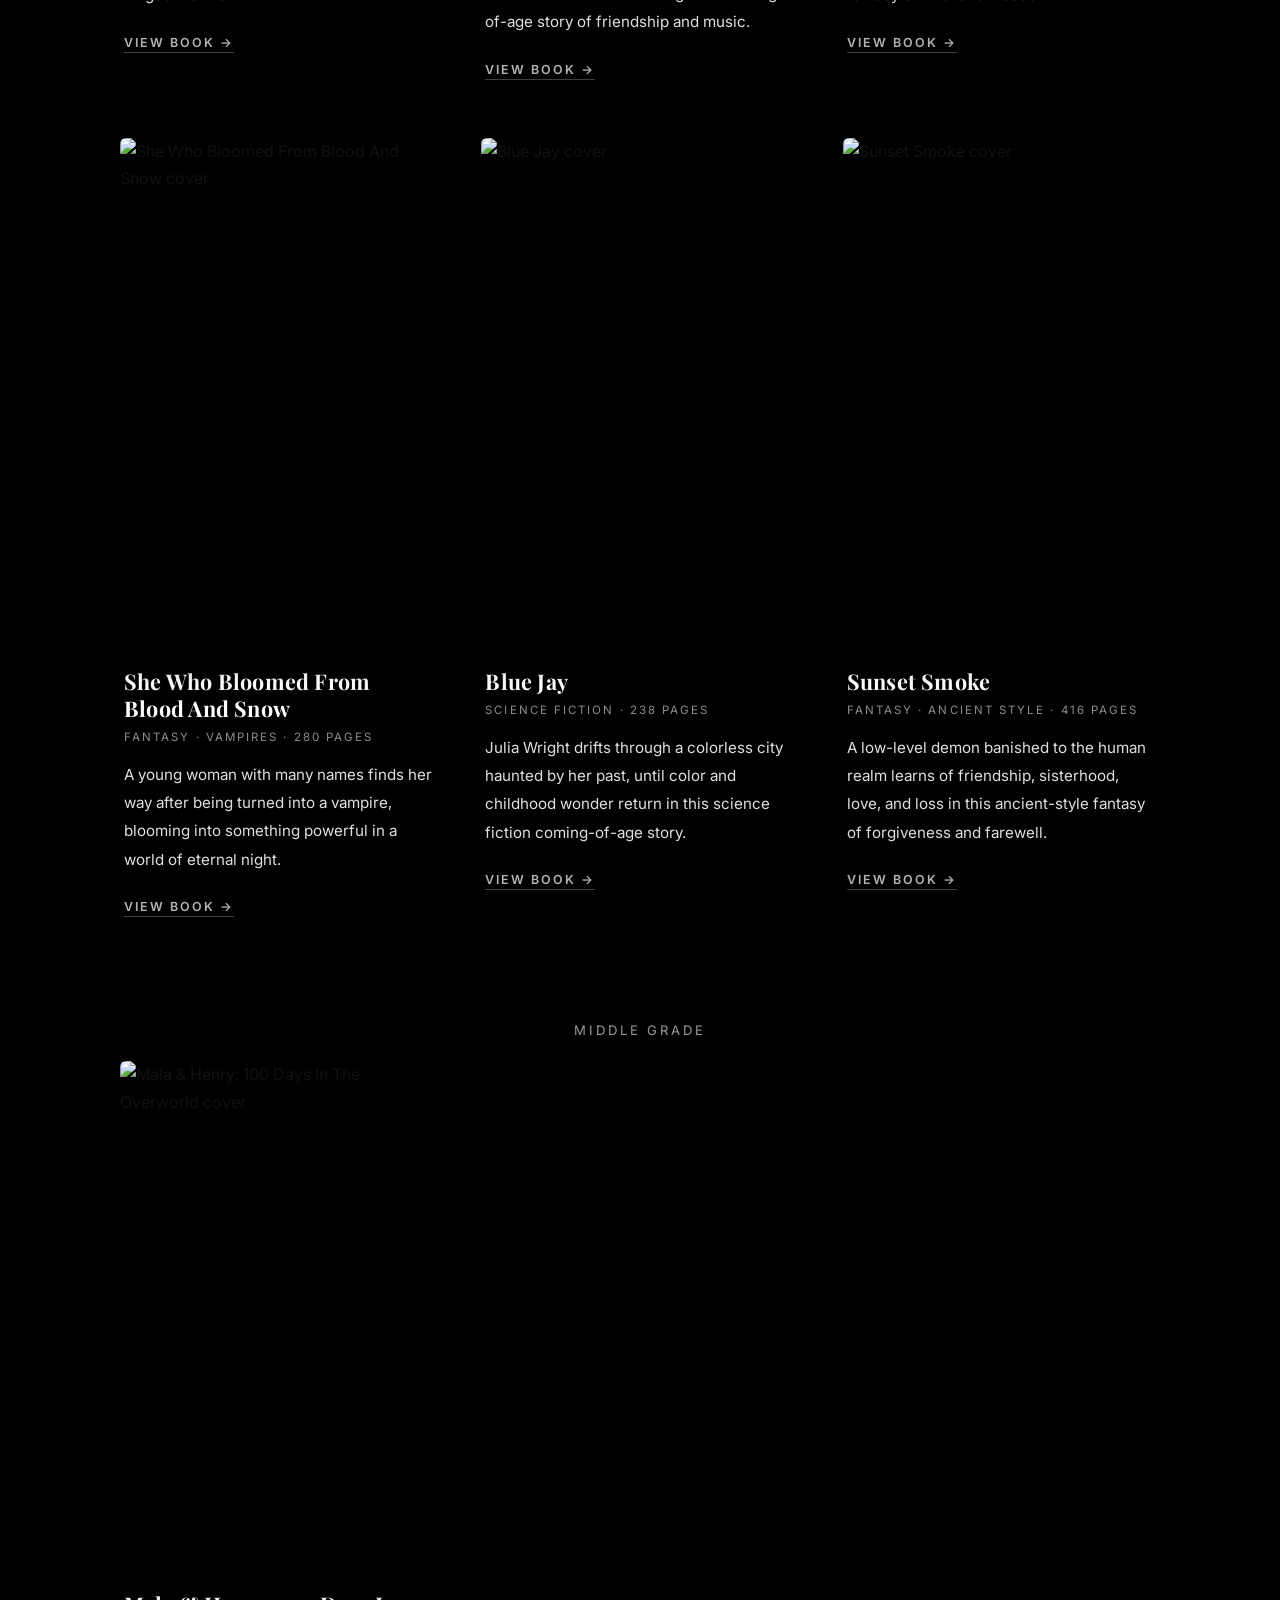
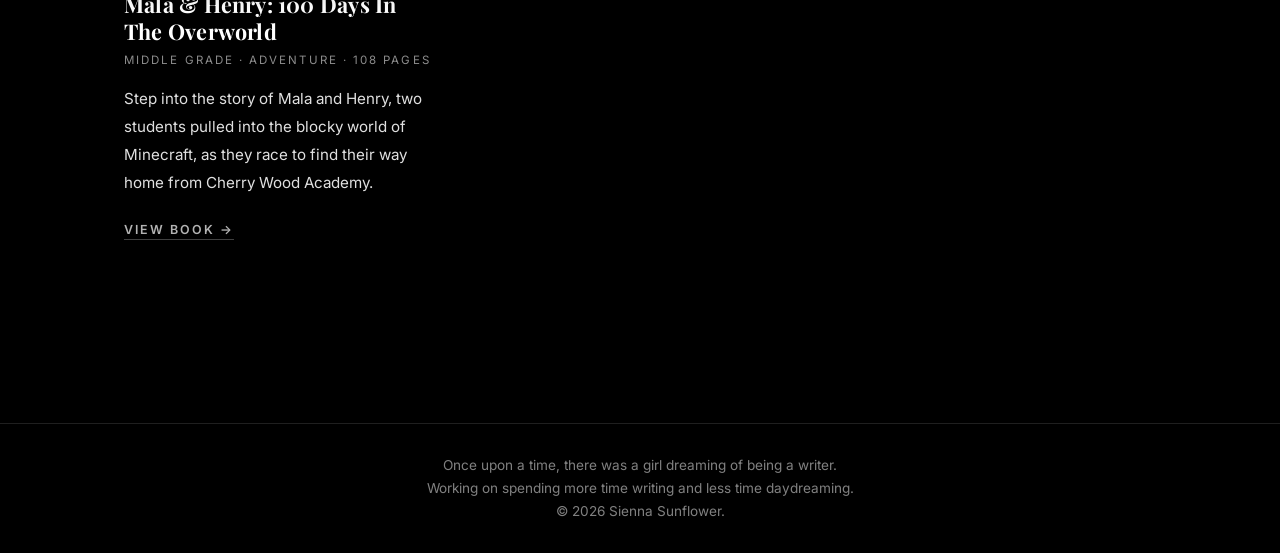
==== commit 7a00d2df: "softer hero-to-grid transition; use author's meta descriptions Transition: - Tall, watercolor-style " ====
--- a/books.html
+++ b/books.html
@@ -47,7 +47,7 @@
       <div class="shelf-card-body">
         <h3 class="shelf-card-title">The Four Gods Of Hali</h3>
         <div class="shelf-card-meta">Fantasy &middot; Adventure &middot; 318 pages</div>
-        <p class="shelf-card-blurb">In the magical world of Hali, Halimah Samra discovers she is the child of the late Goddess of Life &mdash; and her magic has just begun to change.</p>
+        <p class="shelf-card-blurb">Halimah Samra discovers she is the child of the late Goddess of Life in this sweeping fantasy adventure across the kingdom of Hali.</p>
         <a href="four-gods-of-hali.html" class="shelf-card-link">View Book &rarr;</a>
       </div>
     </article>
@@ -59,7 +59,7 @@
       <div class="shelf-card-body">
         <h3 class="shelf-card-title">The Secret Beneath The Crystal Surface</h3>
         <div class="shelf-card-meta">Slice-of-Life &middot; Friendship &middot; 308 pages</div>
-        <p class="shelf-card-blurb">Ruby Zhang's summer vacation takes a magical turn when she meets a merman on the beach &mdash; a gentle coming-of-age story of friendship and music.</p>
+        <p class="shelf-card-blurb">Ruby Zhang's summer vacation in Maui takes a magical turn when she meets a merman on the beach &mdash; a gentle coming-of-age story of friendship and music.</p>
         <a href="crystal-surface.html" class="shelf-card-link">View Book &rarr;</a>
       </div>
     </article>
@@ -71,7 +71,7 @@
       <div class="shelf-card-body">
         <h3 class="shelf-card-title">To Sail The Sea Of Stars</h3>
         <div class="shelf-card-meta">Fantasy &middot; Vampires &middot; 548 pages</div>
-        <p class="shelf-card-blurb">Corinna risks everything when she saves a stranger in the woods and discovers the woman is a vampire &mdash; a sweeping fantasy of trust and freedom.</p>
+        <p class="shelf-card-blurb">Corinna risks everything when she saves a stranger in the woods and discovers the woman is a vampire, in this sweeping fantasy of trust and freedom.</p>
         <a href="sea-of-stars.html" class="shelf-card-link">View Book &rarr;</a>
       </div>
     </article>
@@ -83,7 +83,7 @@
       <div class="shelf-card-body">
         <h3 class="shelf-card-title">She Who Bloomed From Blood And Snow</h3>
         <div class="shelf-card-meta">Fantasy &middot; Vampires &middot; 280 pages</div>
-        <p class="shelf-card-blurb">A young woman with many names tries to find her way after being turned into a vampire &mdash; and blooms into something powerful in a world of eternal night.</p>
+        <p class="shelf-card-blurb">A young woman with many names finds her way after being turned into a vampire, blooming into something powerful in a world of eternal night.</p>
         <a href="bloomed-from-blood-and-snow.html" class="shelf-card-link">View Book &rarr;</a>
       </div>
     </article>
@@ -95,7 +95,7 @@
       <div class="shelf-card-body">
         <h3 class="shelf-card-title">Blue Jay</h3>
         <div class="shelf-card-meta">Science Fiction &middot; 238 pages</div>
-        <p class="shelf-card-blurb">Sixteen-year-old Julia Wright drifts through a colorless city haunted by her past &mdash; until color and childhood wonder slowly begin to return.</p>
+        <p class="shelf-card-blurb">Julia Wright drifts through a colorless city haunted by her past, until color and childhood wonder return in this science fiction coming-of-age story.</p>
         <a href="blue-jay.html" class="shelf-card-link">View Book &rarr;</a>
       </div>
     </article>
@@ -107,7 +107,7 @@
       <div class="shelf-card-body">
         <h3 class="shelf-card-title">Sunset Smoke</h3>
         <div class="shelf-card-meta">Fantasy &middot; Ancient Style &middot; 416 pages</div>
-        <p class="shelf-card-blurb">A low-level demon banished to the human realm learns of friendship, sisterhood, love, and loss in this ancient-style fantasy of forgiveness.</p>
+        <p class="shelf-card-blurb">A low-level demon banished to the human realm learns of friendship, sisterhood, love, and loss in this ancient-style fantasy of forgiveness and farewell.</p>
         <a href="sunset-smoke.html" class="shelf-card-link">View Book &rarr;</a>
       </div>
     </article>
@@ -126,7 +126,7 @@
       <div class="shelf-card-body">
         <h3 class="shelf-card-title">Mala &amp; Henry: 100 Days In The Overworld</h3>
         <div class="shelf-card-meta">Middle Grade &middot; Adventure &middot; 108 pages</div>
-        <p class="shelf-card-blurb">When brave Mala and bookish Henry discover a strange creeper bookmark, they're pulled right into the blocky world of Minecraft &mdash; and must find their way home before the portal closes.</p>
+        <p class="shelf-card-blurb">Step into the story of Mala and Henry, two students pulled into the blocky world of Minecraft, as they race to find their way home from Cherry Wood Academy.</p>
         <a href="mala-and-henry.html" class="shelf-card-link">View Book &rarr;</a>
       </div>
     </article>
--- a/css/style.css
+++ b/css/style.css
@@ -1114,10 +1114,41 @@
 .home-outer .book-bg-hero-content .book-detail-actions { text-align: center; padding: 0; }
 /* -------- Book detail page: description block on black -------- */
 .home-outer .book-detail-body.on-black {
+  position: relative;
   background: #000;
   max-width: 100%;
   padding-top: 0;
   margin-top: -1px;
+}
+/* Soft white-to-black fade at the top of the books/stories landing pages,
+   where the white hero meets the black book/story grid. Skipped on
+   individual book detail pages (which have a dark hero already).
+   Padding-top on the inner pushes the cards below the gradient zone so
+   the cover tops don't get a white tint. */
+.home-outer:has(.book-bg-hero.hero-square) .book-detail-body.on-black::before {
+  content: "";
+  position: absolute;
+  top: 0;
+  left: 0;
+  right: 0;
+  height: 260px;
+  /* Gentle, watercolor-style dissolve: holds near-white for a stretch,
+     then eases out slowly to fully transparent. */
+  background: linear-gradient(
+    to bottom,
+    rgba(255,255,255,0.95) 0%,
+    rgba(255,255,255,0.85) 18%,
+    rgba(255,255,255,0.55) 45%,
+    rgba(255,255,255,0.22) 70%,
+    rgba(255,255,255,0) 100%
+  );
+  pointer-events: none;
+  z-index: 1;
+}
+.home-outer:has(.book-bg-hero.hero-square) .book-detail-body.on-black .book-detail-body-inner {
+  position: relative;
+  z-index: 2;
+  padding: 280px 40px 70px;
 }
 .home-outer .book-detail-body.on-black .book-detail-body-inner {
   max-width: 760px;
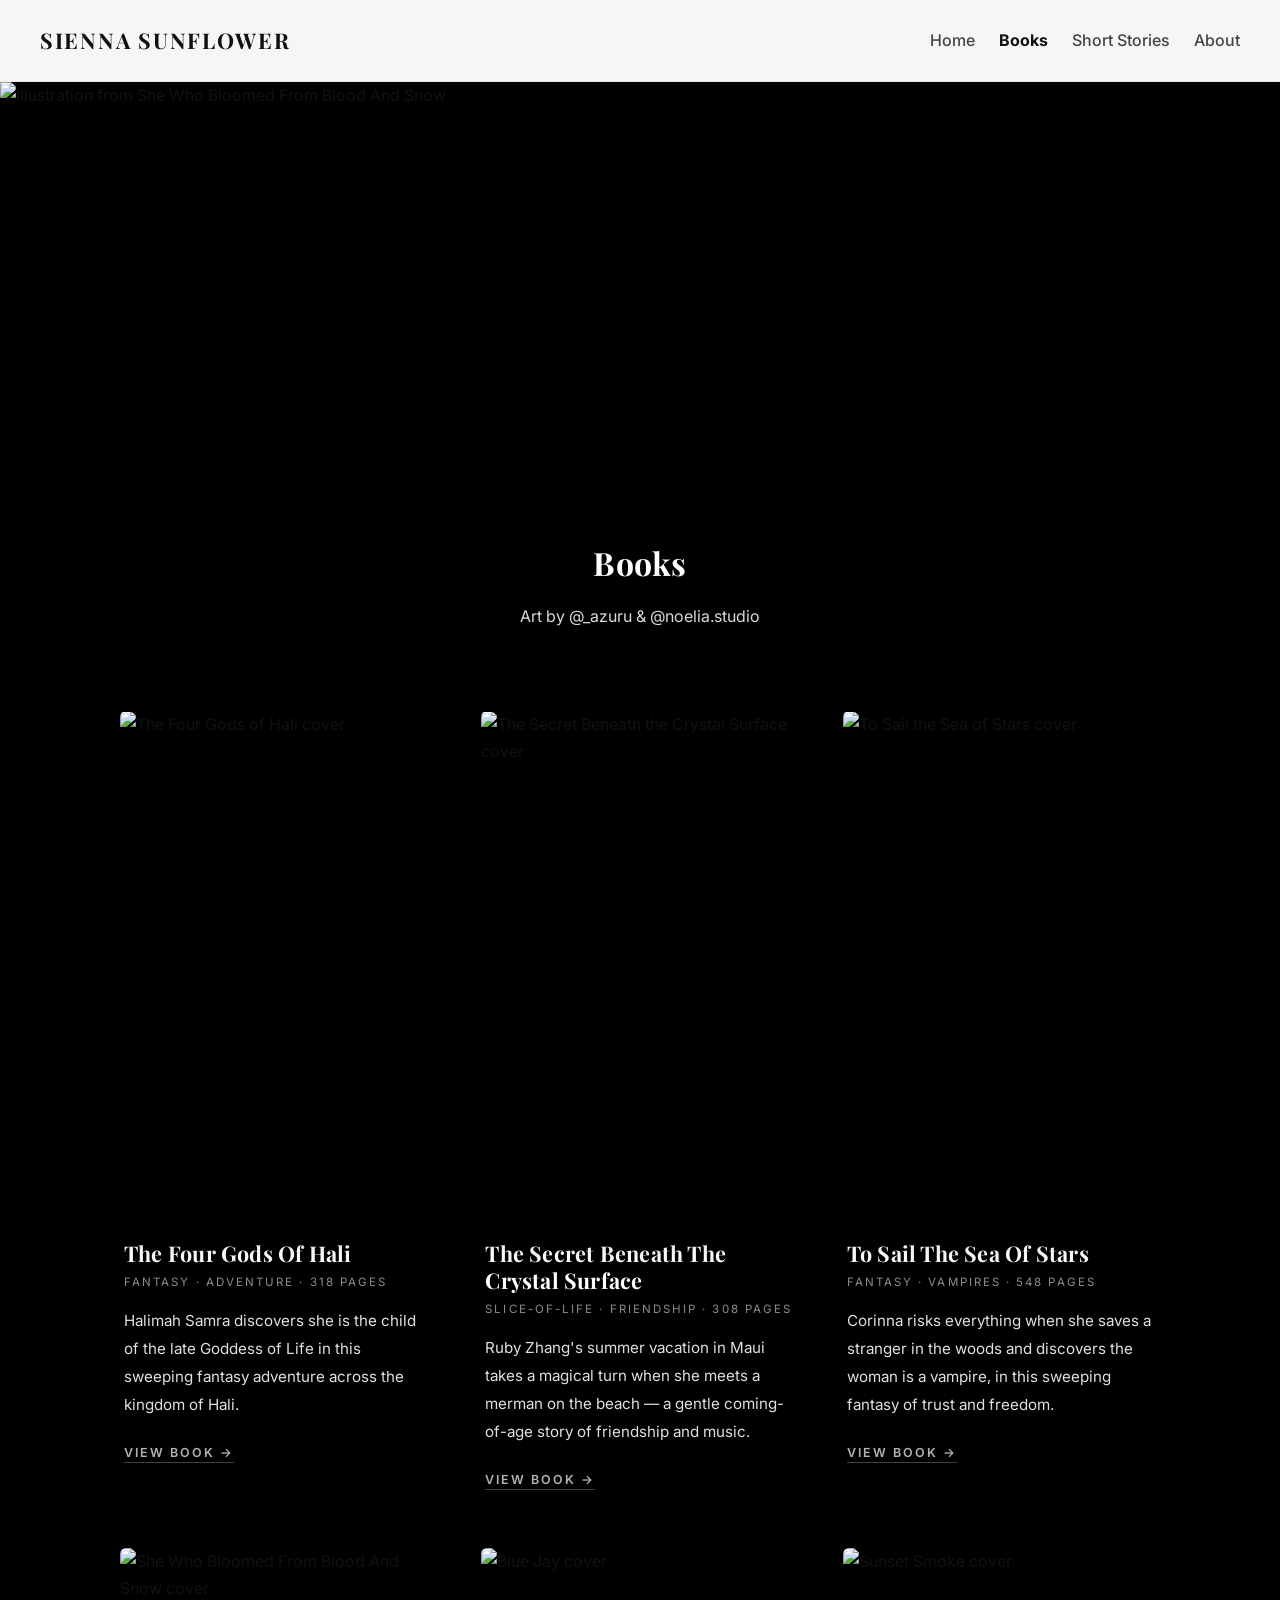
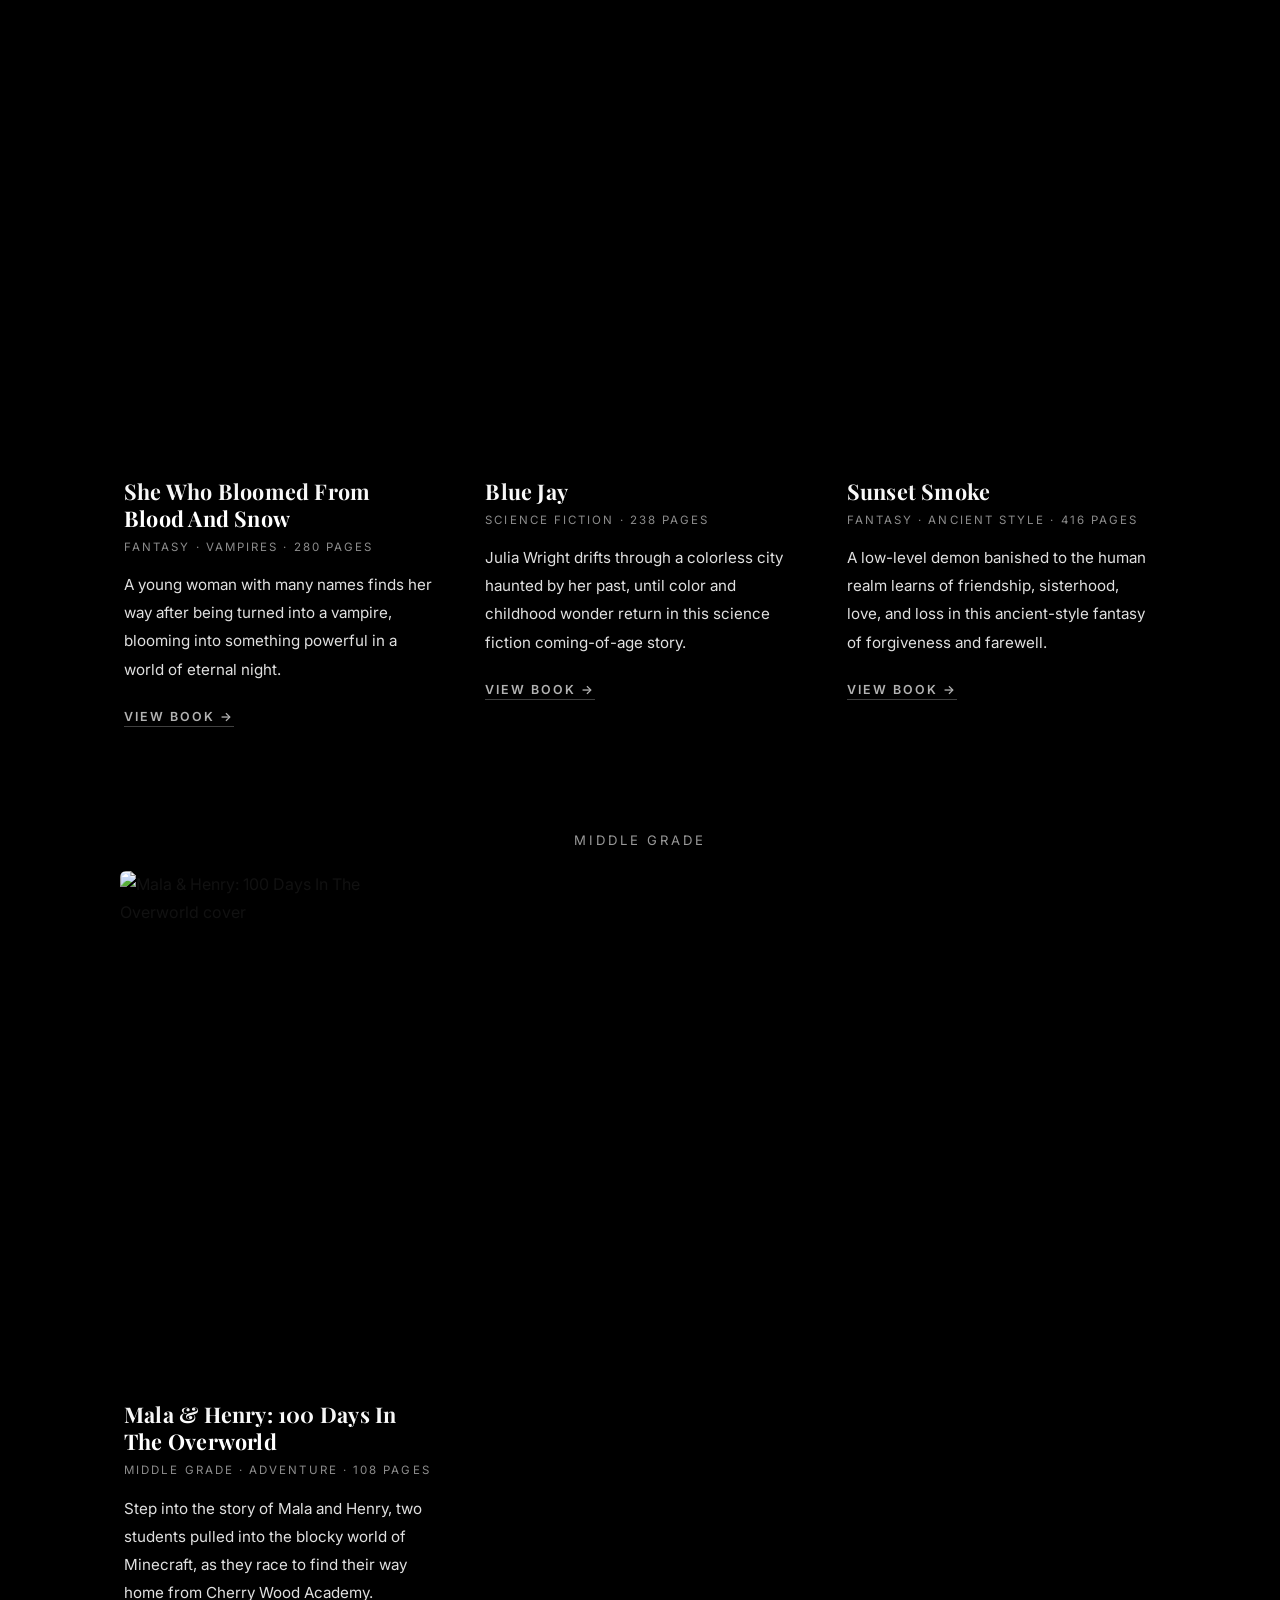
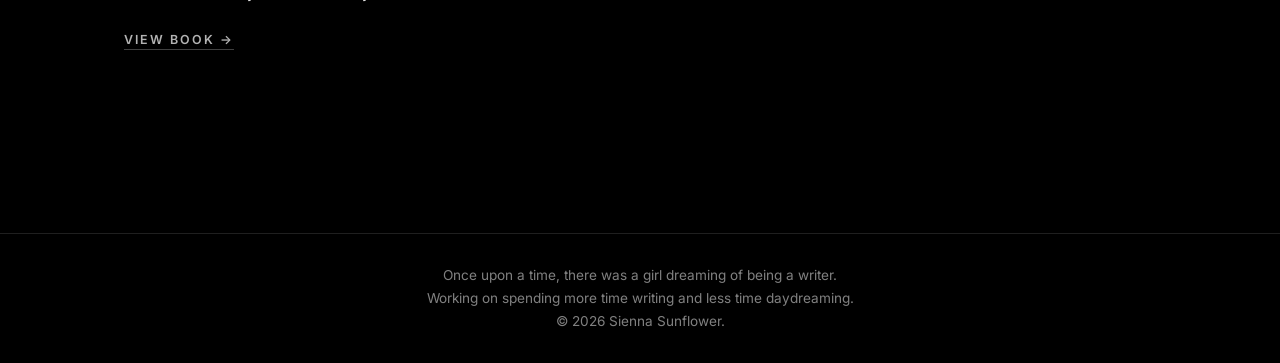
==== commit 1bb2c9ec: "books/stories landing pages: cinematic dark hero like book detail pages Mirrors the She Who Bloomed " ====
--- a/books.html
+++ b/books.html
@@ -25,9 +25,9 @@
     </nav>
   </div>
 
-  <!-- HERO: SQUARE IMAGE WITH WHITE-TO-DARK FADE, TITLE OVERLAID -->
-  <div class="book-bg-hero hero-square" style="min-height: 60vh;">
-    <img src="Images/The Four Gods of Hali element.png" alt="The Four Gods of Hali">
+  <!-- HERO: FULL-BLEED ILLUSTRATION WITH TITLE OVERLAID -->
+  <div class="book-bg-hero" style="min-height: 70vh;">
+    <img src="Images/She Who Bloomed from Blood and Snow illustration.png" alt="Illustration from She Who Bloomed From Blood And Snow" style="object-position: center 33%;">
     <div class="book-bg-hero-content">
       <h1 class="book-detail-title">Books</h1>
       <div class="book-detail-meta">Art by @_azuru &amp; @noelia.studio</div>
--- a/css/style.css
+++ b/css/style.css
@@ -971,49 +971,6 @@
   background: linear-gradient(to top, rgba(0,0,0,1) 0%, rgba(0,0,0,0.5) 30%, rgba(0,0,0,0.1) 65%, rgba(0,0,0,0) 85%);
   z-index: 1;
 }
-
-/* -------- Book/story hero: centered square image on a plain white background --------
-   Matches the home page hero vibe: white backdrop, square art sits on it,
-   title sits below in dark text. Image is fully visible (no crop). */
-.home-outer .book-bg-hero.hero-square {
-  flex-direction: column;
-  align-items: center;
-  justify-content: flex-start;
-  background: #ffffff;
-  padding: 7vh 20px 40px;
-}
-.home-outer .book-bg-hero.hero-square img {
-  position: relative;
-  inset: auto;
-  width: auto;
-  height: auto;
-  max-width: min(520px, 78vw);
-  max-height: 62vh;
-  object-fit: contain;
-  z-index: 0;
-}
-/* No gradient overlay on the white hero — the image's own white background
-   is enough. Hide the ::after pseudo so it doesn't paint anything. */
-.home-outer .book-bg-hero.hero-square::after { display: none; }
-.home-outer .book-bg-hero.hero-square .book-bg-hero-content {
-  position: relative;
-  margin-top: 24px;
-  text-align: center;
-  padding: 0 40px;
-}
-/* Dark title text on the white hero (overrides the default white title). */
-.home-outer .book-bg-hero.hero-square .book-detail-title {
-  color: #111;
-  text-shadow: none;
-}
-.home-outer .book-bg-hero.hero-square .book-detail-meta {
-  color: rgba(0,0,0,0.65);
-}
-/* Stories hero with the square image still centers its title (override the
-   left-aligned stories-hero content rule). */
-.home-outer .book-bg-hero.hero-square.stories-hero .book-bg-hero-content {
-  text-align: center;
-}
 .home-outer .book-bg-hero.mala-henry-theme {
   position: relative;
   display: flex;
@@ -1125,31 +1082,6 @@
    individual book detail pages (which have a dark hero already).
    Padding-top on the inner pushes the cards below the gradient zone so
    the cover tops don't get a white tint. */
-.home-outer:has(.book-bg-hero.hero-square) .book-detail-body.on-black::before {
-  content: "";
-  position: absolute;
-  top: 0;
-  left: 0;
-  right: 0;
-  height: 260px;
-  /* Gentle, watercolor-style dissolve: holds near-white for a stretch,
-     then eases out slowly to fully transparent. */
-  background: linear-gradient(
-    to bottom,
-    rgba(255,255,255,0.95) 0%,
-    rgba(255,255,255,0.85) 18%,
-    rgba(255,255,255,0.55) 45%,
-    rgba(255,255,255,0.22) 70%,
-    rgba(255,255,255,0) 100%
-  );
-  pointer-events: none;
-  z-index: 1;
-}
-.home-outer:has(.book-bg-hero.hero-square) .book-detail-body.on-black .book-detail-body-inner {
-  position: relative;
-  z-index: 2;
-  padding: 280px 40px 70px;
-}
 .home-outer .book-detail-body.on-black .book-detail-body-inner {
   max-width: 760px;
   margin: 0 auto;
@@ -1759,8 +1691,6 @@
   .home-outer .story-filter-bar { padding: 0 20px; gap: 14px; }
   .home-outer .story-filter-reset { align-self: flex-start; }
   .home-outer .book-bg-hero { min-height: 70vh; }
-  .home-outer .book-bg-hero.hero-square { min-height: 70vh; padding: 24px 16px; }
-  .home-outer .book-bg-hero.hero-square img { max-height: 56vh; }
 }
 
 @media (max-width: 600px) {
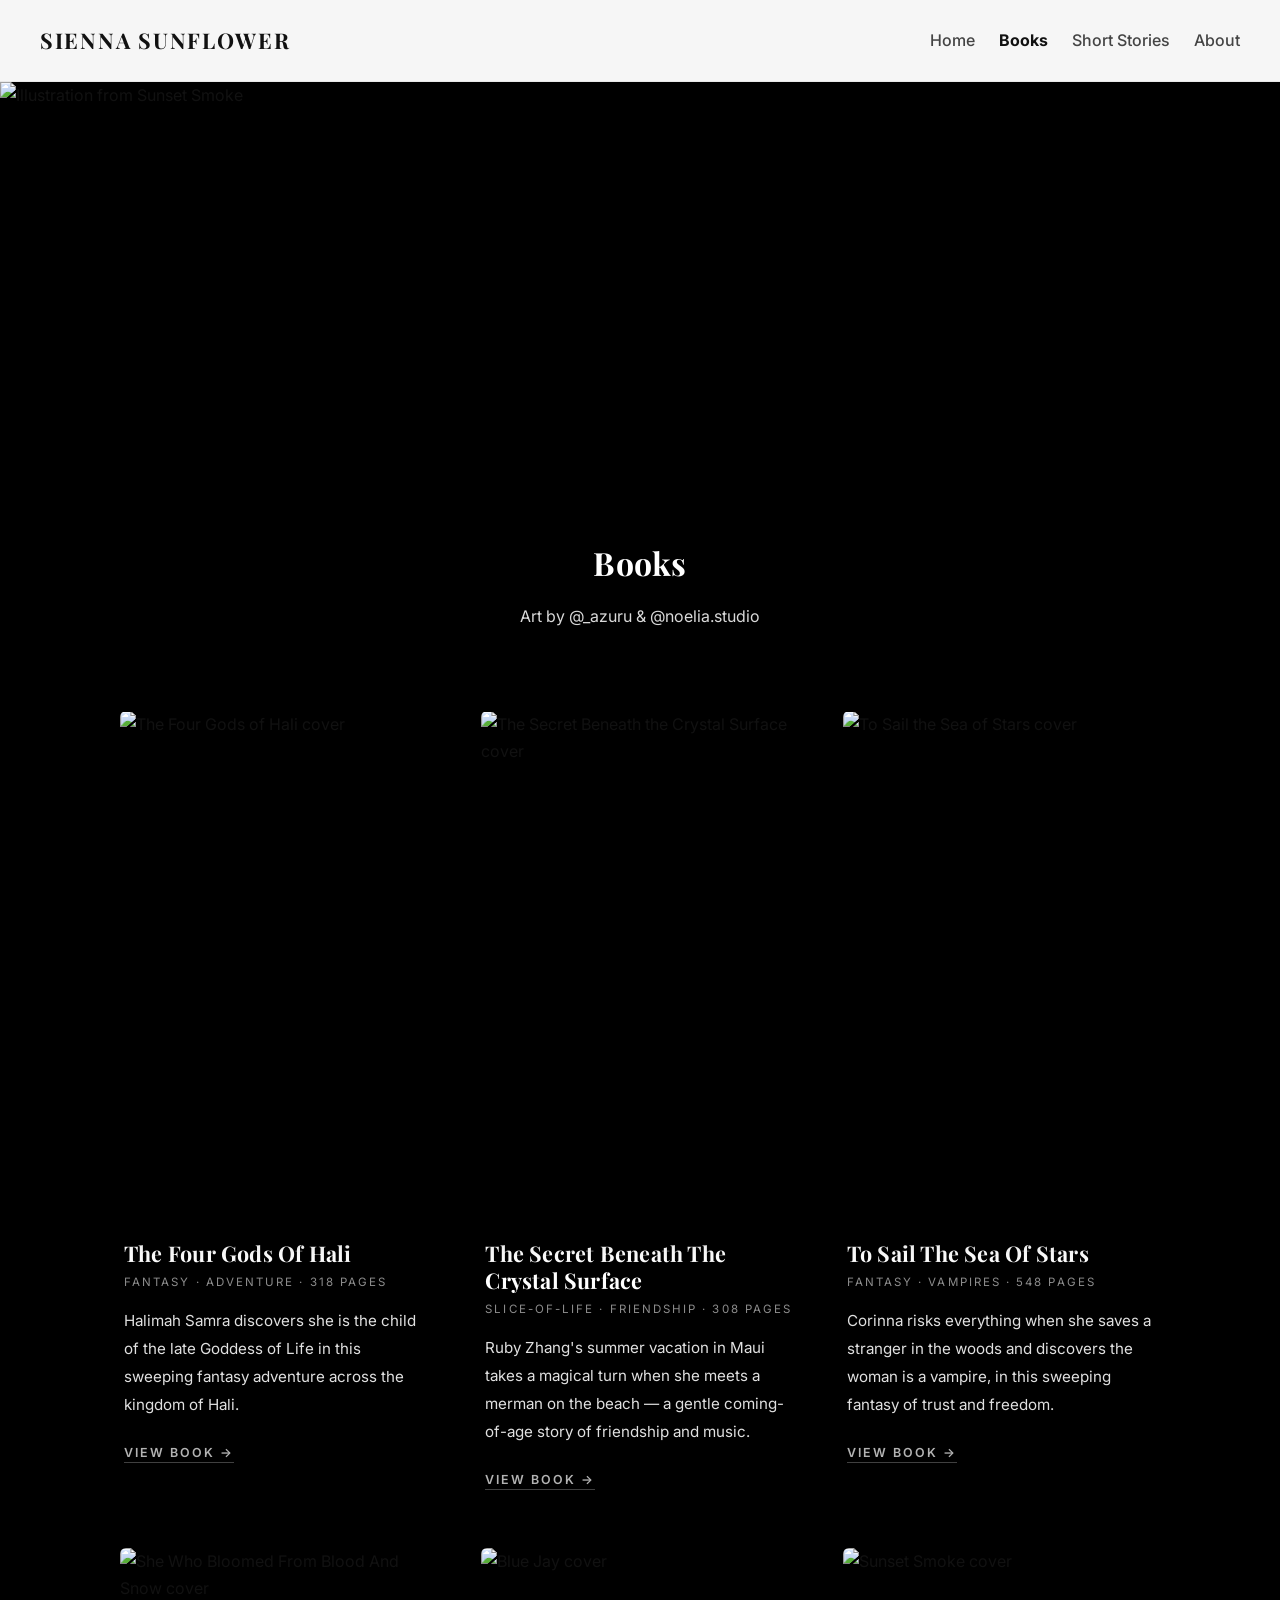
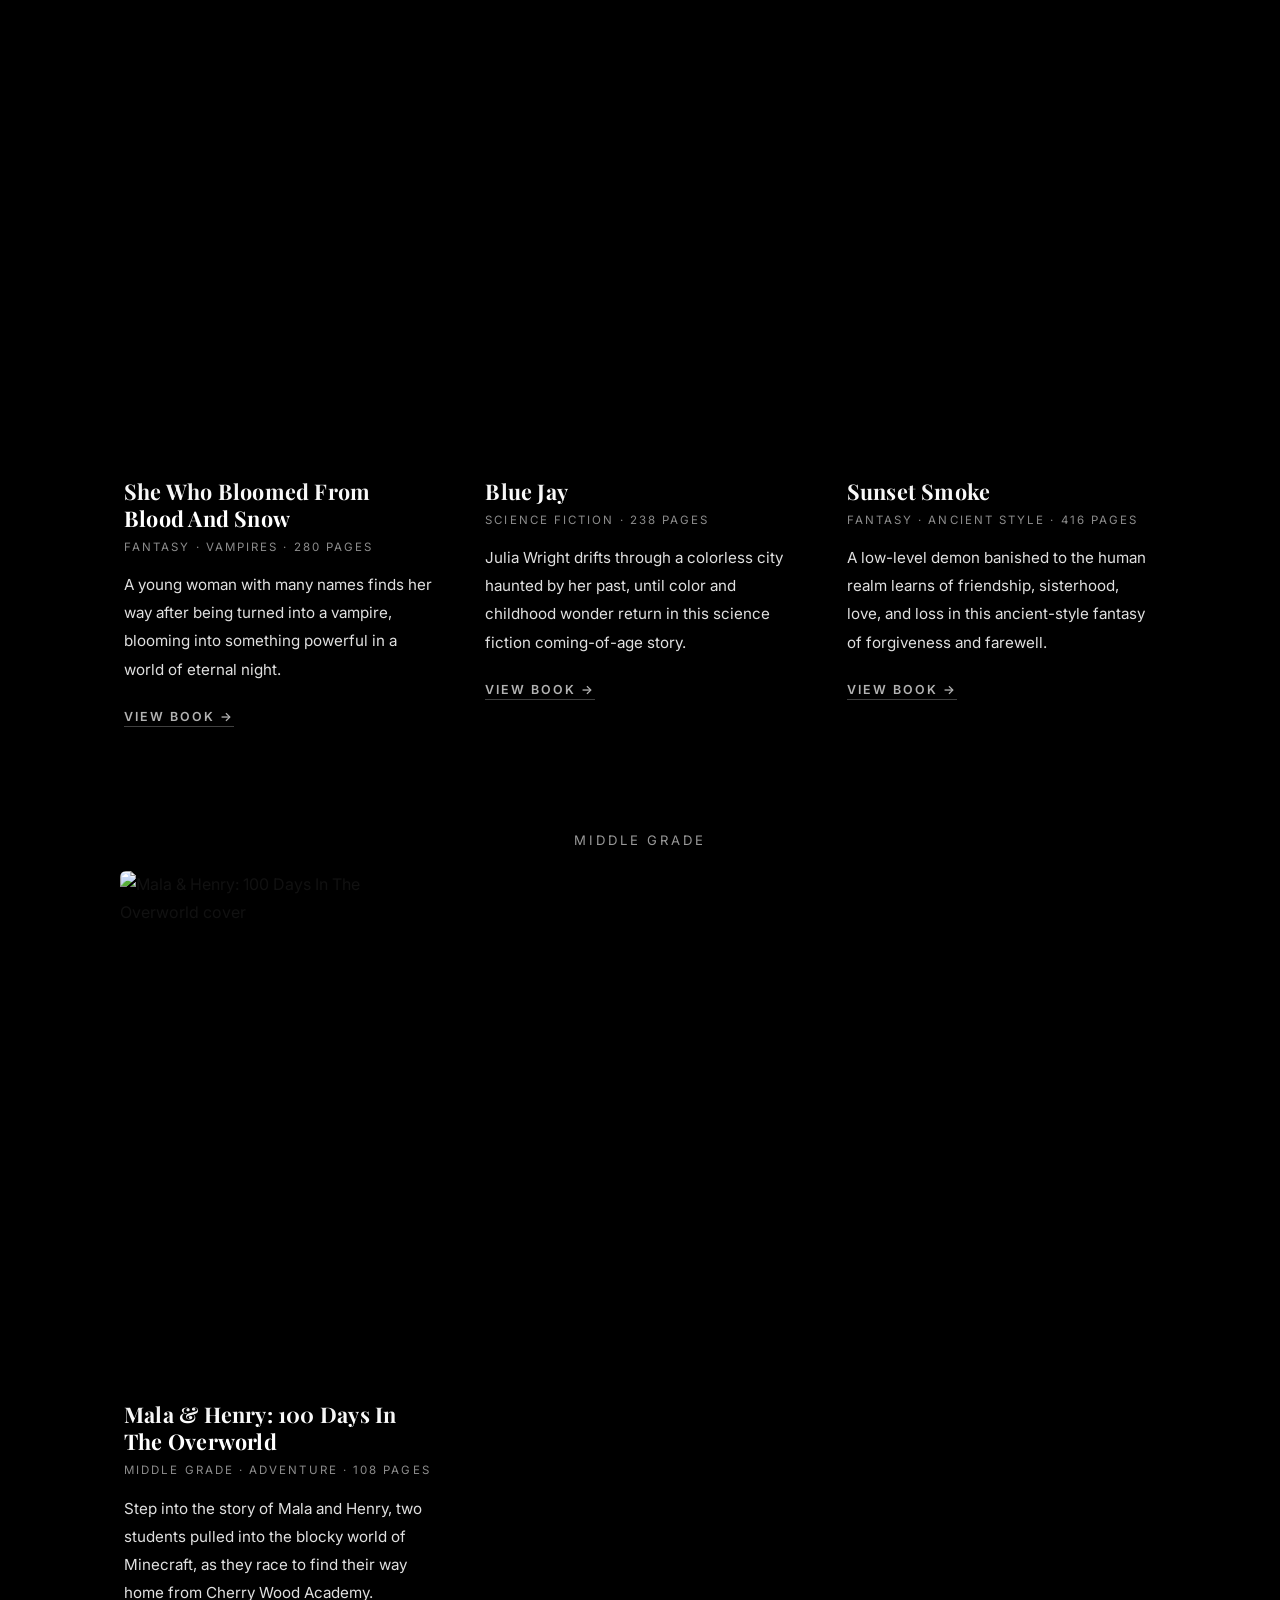
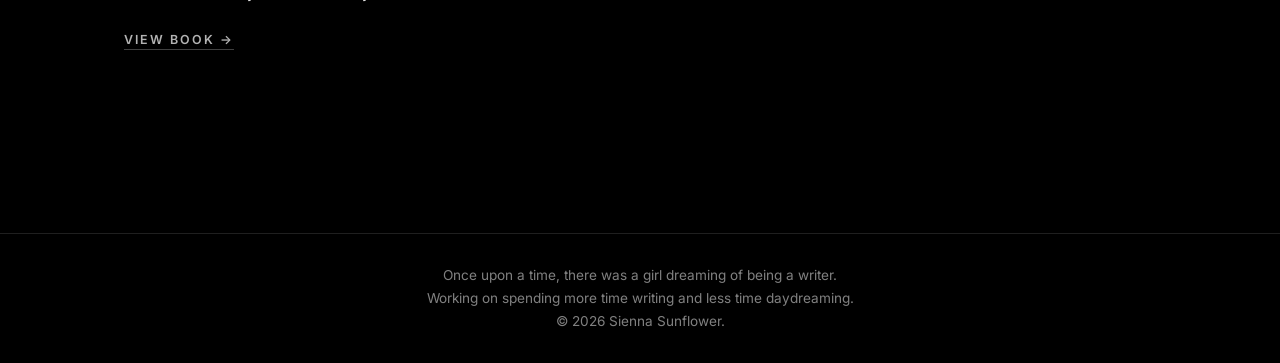
==== commit 8e508946: "books/stories hero: swap to Sunset Smoke illustration Co-Authored-By: AdaL <adal@sylph.ai>" ====
--- a/books.html
+++ b/books.html
@@ -27,7 +27,7 @@
 
   <!-- HERO: FULL-BLEED ILLUSTRATION WITH TITLE OVERLAID -->
   <div class="book-bg-hero" style="min-height: 70vh;">
-    <img src="Images/She Who Bloomed from Blood and Snow illustration.png" alt="Illustration from She Who Bloomed From Blood And Snow" style="object-position: center 33%;">
+    <img src="Images/Sunset Smoke illustration.png" alt="Illustration from Sunset Smoke">
     <div class="book-bg-hero-content">
       <h1 class="book-detail-title">Books</h1>
       <div class="book-detail-meta">Art by @_azuru &amp; @noelia.studio</div>
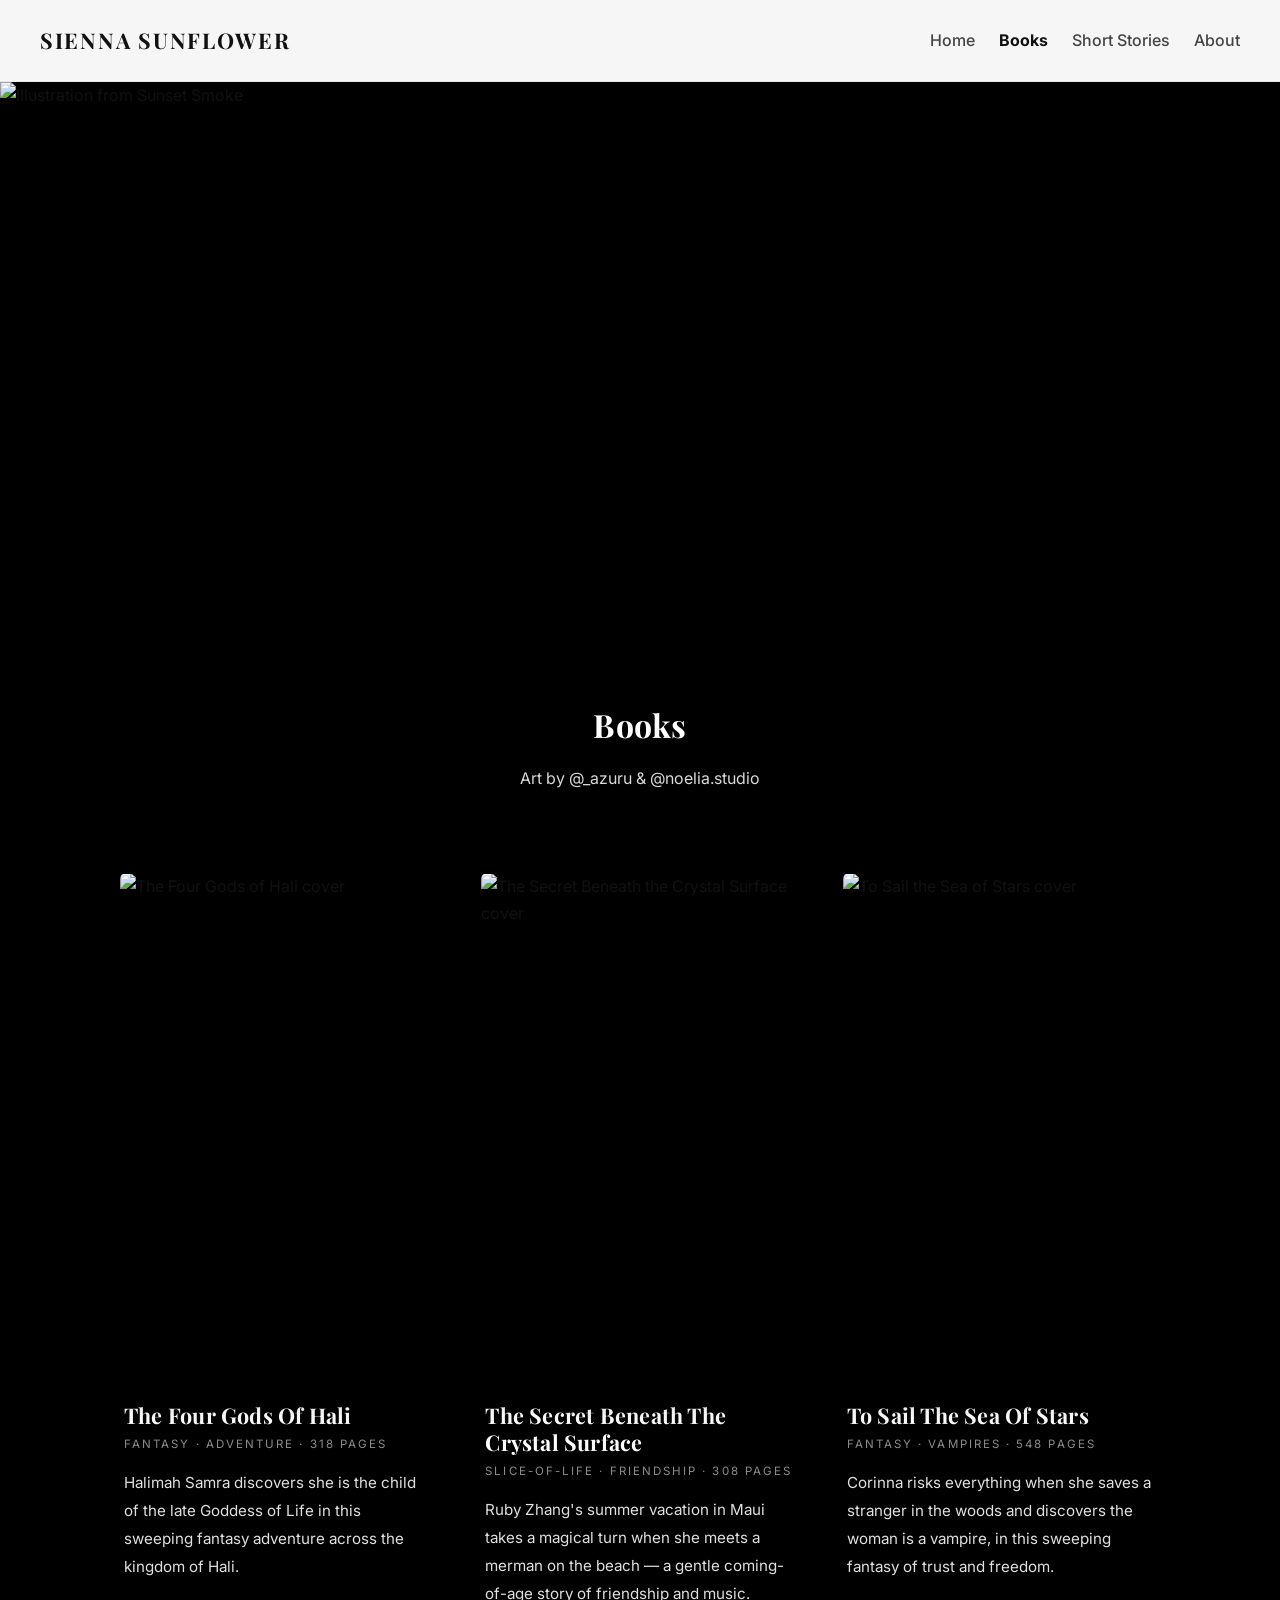
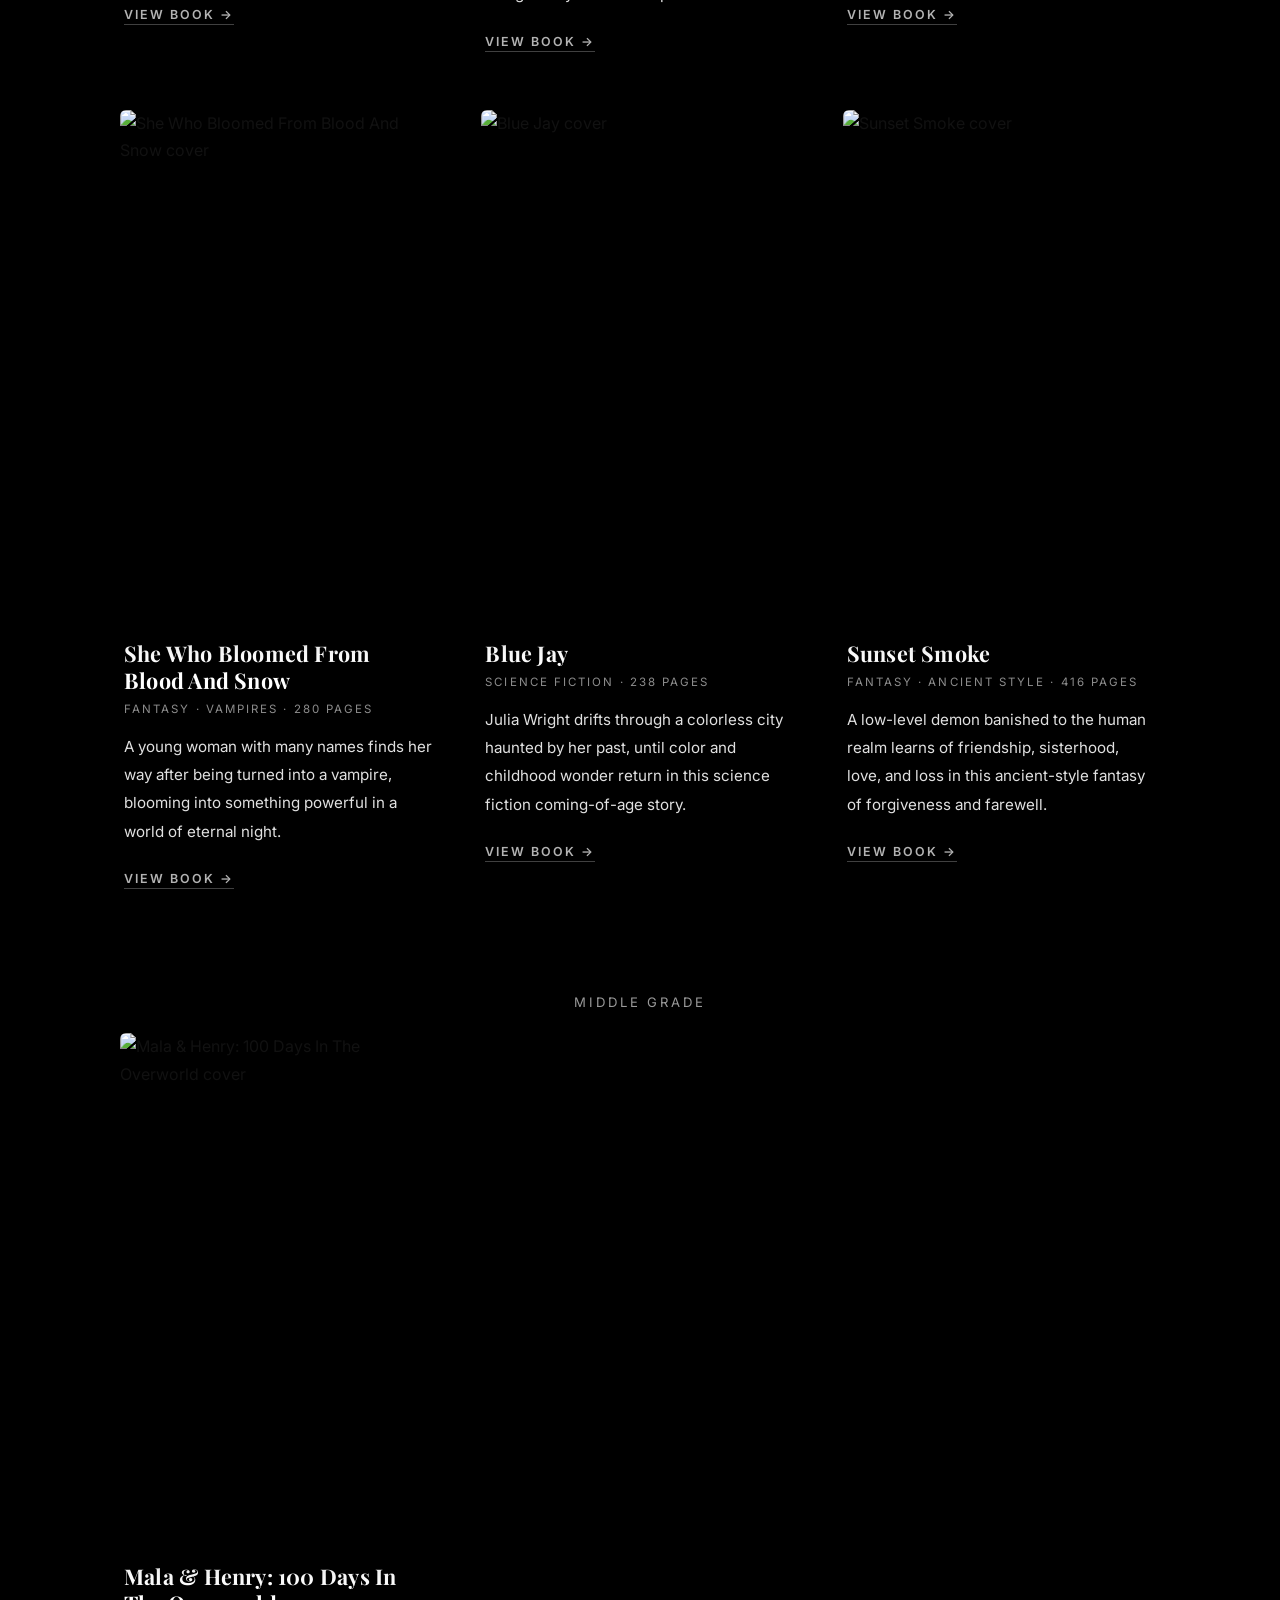
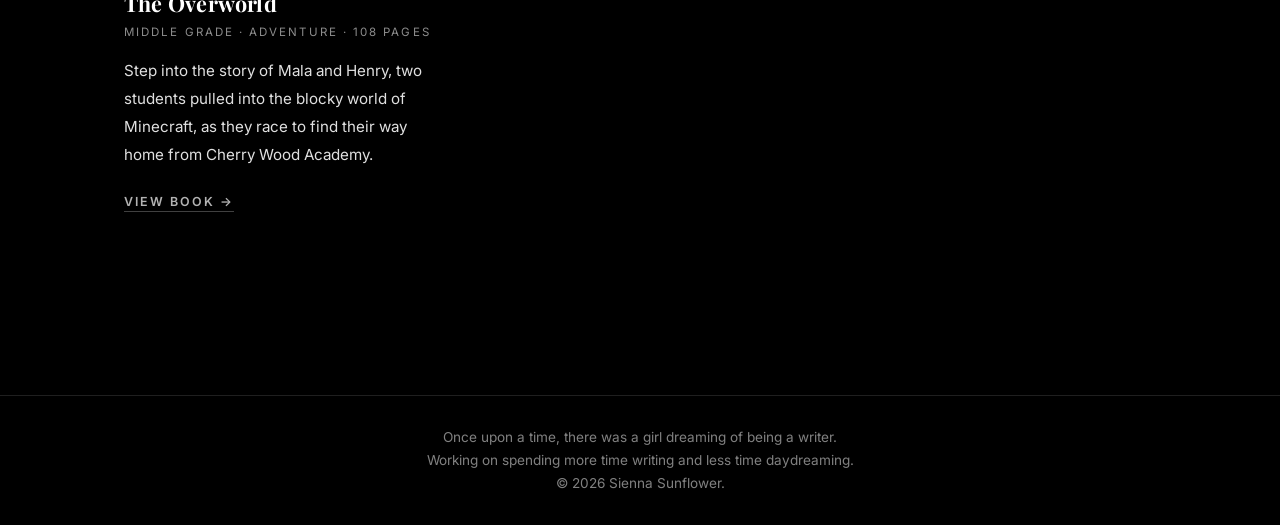
==== commit 7e716712: "books/stories hero: match detail page dimensions (88vh base) Dropped inline min-height: 70vh overrid" ====
--- a/books.html
+++ b/books.html
@@ -26,7 +26,7 @@
   </div>
 
   <!-- HERO: FULL-BLEED ILLUSTRATION WITH TITLE OVERLAID -->
-  <div class="book-bg-hero" style="min-height: 70vh;">
+  <div class="book-bg-hero">
     <img src="Images/Sunset Smoke illustration.png" alt="Illustration from Sunset Smoke">
     <div class="book-bg-hero-content">
       <h1 class="book-detail-title">Books</h1>
